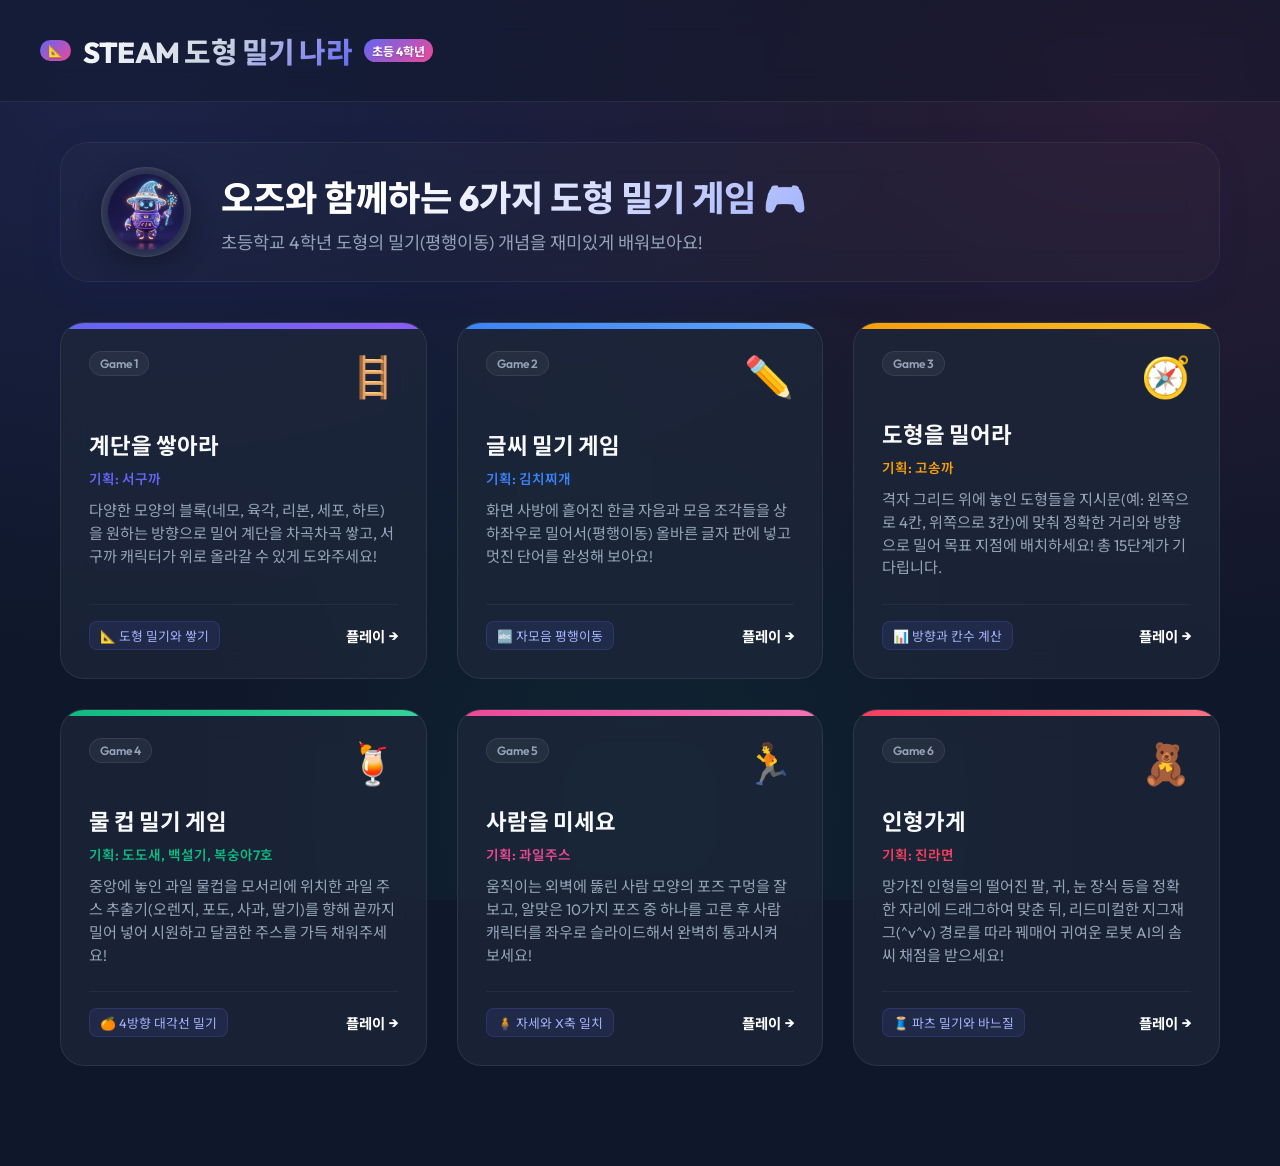
==== index.html @ c194cca9 "first commit - STEAM Math Push premium refactored edition" ====
<!DOCTYPE html>
<html lang="ko">
<head>
    <meta charset="UTF-8">
    <meta name="viewport" content="width=device-width, initial-scale=1.0">
    <title>STEAM 도형 밀기 나라 - 초등 4학년 수학 놀이터</title>
    <meta name="description" content="초등학교 4학년 학생들이 직접 기획하고 디자인한 6가지 도형 밀기 수학 게임을 플레이해 보세요!">
    
    <!-- Favicon -->
    <link rel="icon" type="image/png" href="favicon.png">
    
    <!-- CSS Stylesheet -->
    <link rel="stylesheet" href="style.css">
</head>
<body>

    <!-- Header / Navigation -->
    <header>
        <div class="header-container">
            <div class="brand" id="brand-logo">
                <span class="brand-icon">📐</span>
                <h1>STEAM 도형 밀기 나라</h1>
                <span>초등 4학년</span>
            </div>
            <button class="back-btn hidden" id="back-to-dashboard-btn">
                <span>←</span> 처음으로 돌아가기
            </button>
        </div>
    </header>

    <!-- 1. Dashboard / Home Screen -->
    <main class="dashboard" id="dashboard-view">
        <div class="dashboard-header-banner">
            <div class="mascot-container">
                <img src="oz.png" alt="오즈" class="oz-mascot-img">
            </div>
            <div class="dashboard-title">
                <h2>오즈와 함께하는 6가지 도형 밀기 게임 🎮</h2>
                <p>초등학교 4학년 도형의 밀기(평행이동) 개념을 재미있게 배워보아요!</p>
            </div>
        </div>

        <div class="grid-container">
            <!-- Game 1 Card -->
            <div class="game-card" data-game="1" style="--card-color-1: #6366f1; --card-color-2: #8b5cf6; --card-glow: rgba(99, 102, 241, 0.35);">
                <div class="game-header">
                    <span class="game-badge">Game 1</span>
                    <span class="game-icon">🪜</span>
                </div>
                <div>
                    <h3>계단을 쌓아라</h3>
                    <p class="game-student">기획: 서구까</p>
                    <p class="game-desc">다양한 모양의 블록(네모, 육각, 리본, 세포, 하트)을 원하는 방향으로 밀어 계단을 차곡차곡 쌓고, 서구까 캐릭터가 위로 올라갈 수 있게 도와주세요!</p>
                </div>
                <div class="game-footer">
                    <span class="math-concept">📐 도형 밀기와 쌓기</span>
                    <span class="play-btn-card">플레이</span>
                </div>
            </div>

            <!-- Game 2 Card -->
            <div class="game-card" data-game="2" style="--card-color-1: #3b82f6; --card-color-2: #60a5fa; --card-glow: rgba(59, 130, 246, 0.35);">
                <div class="game-header">
                    <span class="game-badge">Game 2</span>
                    <span class="game-icon">✏️</span>
                </div>
                <div>
                    <h3>글씨 밀기 게임</h3>
                    <p class="game-student">기획: 김치찌개</p>
                    <p class="game-desc">화면 사방에 흩어진 한글 자음과 모음 조각들을 상하좌우로 밀어서(평행이동) 올바른 글자 판에 넣고 멋진 단어를 완성해 보아요!</p>
                </div>
                <div class="game-footer">
                    <span class="math-concept">🔤 자모음 평행이동</span>
                    <span class="play-btn-card">플레이</span>
                </div>
            </div>

            <!-- Game 3 Card -->
            <div class="game-card" data-game="3" style="--card-color-1: #f59e0b; --card-color-2: #fbbf24; --card-glow: rgba(245, 158, 11, 0.35);">
                <div class="game-header">
                    <span class="game-badge">Game 3</span>
                    <span class="game-icon">🧭</span>
                </div>
                <div>
                    <h3>도형을 밀어라</h3>
                    <p class="game-student">기획: 고송까</p>
                    <p class="game-desc">격자 그리드 위에 놓인 도형들을 지시문(예: 왼쪽으로 4칸, 위쪽으로 3칸)에 맞춰 정확한 거리와 방향으로 밀어 목표 지점에 배치하세요! 총 15단계가 기다립니다.</p>
                </div>
                <div class="game-footer">
                    <span class="math-concept">📊 방향과 칸수 계산</span>
                    <span class="play-btn-card">플레이</span>
                </div>
            </div>

            <!-- Game 4 Card -->
            <div class="game-card" data-game="4" style="--card-color-1: #10b981; --card-color-2: #34d399; --card-glow: rgba(16, 185, 129, 0.35);">
                <div class="game-header">
                    <span class="game-badge">Game 4</span>
                    <span class="game-icon">🍹</span>
                </div>
                <div>
                    <h3>물 컵 밀기 게임</h3>
                    <p class="game-student">기획: 도도새, 백설기, 복숭아7호</p>
                    <p class="game-desc">중앙에 놓인 과일 물컵을 모서리에 위치한 과일 주스 추출기(오렌지, 포도, 사과, 딸기)를 향해 끝까지 밀어 넣어 시원하고 달콤한 주스를 가득 채워주세요!</p>
                </div>
                <div class="game-footer">
                    <span class="math-concept">🍊 4방향 대각선 밀기</span>
                    <span class="play-btn-card">플레이</span>
                </div>
            </div>

            <!-- Game 5 Card -->
            <div class="game-card" data-game="5" style="--card-color-1: #ec4899; --card-color-2: #f472b6; --card-glow: rgba(236, 72, 153, 0.35);">
                <div class="game-header">
                    <span class="game-badge">Game 5</span>
                    <span class="game-icon">🏃</span>
                </div>
                <div>
                    <h3>사람을 미세요</h3>
                    <p class="game-student">기획: 과일주스</p>
                    <p class="game-desc">움직이는 외벽에 뚫린 사람 모양의 포즈 구멍을 잘 보고, 알맞은 10가지 포즈 중 하나를 고른 후 사람 캐릭터를 좌우로 슬라이드해서 완벽히 통과시켜 보세요!</p>
                </div>
                <div class="game-footer">
                    <span class="math-concept">🧍 자세와 X축 일치</span>
                    <span class="play-btn-card">플레이</span>
                </div>
            </div>

            <!-- Game 6 Card -->
            <div class="game-card" data-game="6" style="--card-color-1: #f43f5e; --card-color-2: #fb7185; --card-glow: rgba(244, 63, 94, 0.35);">
                <div class="game-header">
                    <span class="game-badge">Game 6</span>
                    <span class="game-icon">🧸</span>
                </div>
                <div>
                    <h3>인형가게</h3>
                    <p class="game-student">기획: 진라면</p>
                    <p class="game-desc">망가진 인형들의 떨어진 팔, 귀, 눈 장식 등을 정확한 자리에 드래그하여 맞춘 뒤, 리드미컬한 지그재그(^v^v) 경로를 따라 꿰매어 귀여운 로봇 AI의 솜씨 채점을 받으세요!</p>
                </div>
                <div class="game-footer">
                    <span class="math-concept">🧵 파츠 밀기와 바느질</span>
                    <span class="play-btn-card">플레이</span>
                </div>
            </div>
        </div>
    </main>

    <!-- 2. Main Game View / Playground -->
    <section class="playground hidden" id="playground-view">
        <div class="game-wrapper">
            <!-- Game Top Header Info -->
            <div class="game-info-bar">
                <div class="game-info-title">
                    <h2 id="active-game-title">계단을 쌓아라</h2>
                    <div class="game-info-subtitle">
                        <span>기획자: <strong id="active-game-student" class="info-badge">서구까</strong></span>
                        <span>개념: <strong id="active-game-concept" class="info-badge">도형 밀기와 쌓기</strong></span>
                    </div>
                </div>
                <div class="game-action-buttons">
                    <button class="sound-toggle-btn" id="sound-toggle-btn" title="소리 켜기/끄기">🔊</button>
                    <button class="action-btn accent" id="view-original-sheet-btn">📋 원래 기획서 보기</button>
                </div>
            </div>

            <!-- Game Play Area Grid -->
            <div class="game-play-area">
                
                <!-- Game Play Area Left (Game Board) -->
                <div class="game-board-container" id="game-board-container">
                    
                    <!-- Shared Game Win/Lose Overlay -->
                    <div class="overlay-screen" id="game-overlay-screen">
                        <div class="overlay-card">
                            <h2 class="overlay-title win" id="overlay-title">참 잘했어요!</h2>
                            <p class="overlay-desc" id="overlay-desc">모든 미션을 완수했습니다. 역시 대단해요!</p>
                            <button class="overlay-btn" id="overlay-action-btn">다음 단계</button>
                        </div>
                    </div>

                    <!-- GAME 1 SCREEN (Stairs) -->
                    <div id="game-1-screen" class="game-screen hidden" style="width:100%; height:100%;">
                        <canvas id="stairs-canvas" class="stairs-canvas" width="600" height="500"></canvas>
                    </div>

                    <!-- GAME 2 SCREEN (Letters Slider) -->
                    <div id="game-2-screen" class="game-screen hidden" style="width:100%; height:100%;">
                        <div class="letters-grid-container">
                            <div class="letters-workspace" id="letters-workspace">
                                <!-- Dynamic letter tiles go here -->
                            </div>
                            <div class="letter-targets-wrapper" id="letter-targets-wrapper">
                                <!-- Dynamic target slots go here -->
                            </div>
                        </div>
                    </div>

                    <!-- GAME 3 SCREEN (Math Push Grid) -->
                    <div id="game-3-screen" class="game-screen hidden" style="width:100%; height:100%; display:flex; justify-content:center; align-items:center;">
                        <div class="grid-playfield" id="grid-playfield">
                            <!-- 10x10 Grid cells dynamically built -->
                        </div>
                    </div>

                    <!-- GAME 4 SCREEN (Fruit Cup Dispenser) -->
                    <div id="game-4-screen" class="game-screen hidden" style="width:100%; height:100%;">
                        <div class="cup-arena" id="cup-arena">
                            <!-- 4 Corner Dispensers -->
                            <div class="dispenser top-left" data-fruit="orange" style="color: #f97316;">
                                <span style="font-size:2rem; margin-bottom:4px;">🍊</span>
                                <span>오렌지 주스</span>
                            </div>
                            <div class="dispenser top-right" data-fruit="grape" style="color: #8b5cf6;">
                                <span style="font-size:2rem; margin-bottom:4px;">🍇</span>
                                <span>포도 주스</span>
                            </div>
                            <div class="dispenser bottom-left" data-fruit="apple" style="color: #10b981;">
                                <span style="font-size:2rem; margin-bottom:4px;">🍏</span>
                                <span>사과 주스</span>
                            </div>
                            <div class="dispenser bottom-right" data-fruit="strawberry" style="color: #f43f5e;">
                                <span style="font-size:2rem; margin-bottom:4px;">🍓</span>
                                <span>딸기 주스</span>
                            </div>

                            <!-- Cup character in the center -->
                            <div class="cup-character" id="cup-character">
                                <div class="cup-fluid" id="cup-fluid"></div>
                                <span class="cup-icon" id="cup-icon">🥛</span>
                            </div>
                        </div>
                    </div>

                    <!-- GAME 5 SCREEN (Stickman Pose Match) -->
                    <div id="game-5-screen" class="game-screen hidden" style="width:100%; height:100%;">
                        <div class="person-scene" id="person-scene">
                            <!-- Fit Wall (Moving cutout wall) -->
                            <div class="fit-wall" id="fit-wall">
                                <div class="fit-hole" id="fit-hole">
                                    <svg class="fit-hole-svg" viewBox="0 0 100 100">
                                        <!-- Cutout stickman drawing goes here -->
                                        <circle cx="50" cy="20" r="10"/>
                                        <line x1="50" y1="30" x2="50" y2="60"/>
                                        <line x1="50" y1="40" x2="30" y2="40"/>
                                        <line x1="50" y1="40" x2="70" y2="40"/>
                                        <line x1="50" y1="60" x2="35" y2="85"/>
                                        <line x1="50" y1="60" x2="65" y2="85"/>
                                    </svg>
                                </div>
                            </div>
                            
                            <!-- Stickman character -->
                            <div class="stick-man" id="stick-man" style="left: 50%;">
                                <svg class="stick-svg" id="stick-svg" viewBox="0 0 100 100">
                                    <!-- Dynamic stickman body elements go here -->
                                    <circle cx="50" cy="20" r="10" />
                                    <path d="M 50 30 L 50 60" />
                                    <path id="stick-left-arm" d="M 50 40 L 30 40" />
                                    <path id="stick-right-arm" d="M 50 40 L 70 40" />
                                    <path id="stick-left-leg" d="M 50 60 L 35 85" />
                                    <path id="stick-right-leg" d="M 50 60 L 65 85" />
                                </svg>
                            </div>
                        </div>
                    </div>

                    <!-- GAME 6 SCREEN (Doll Repair Shop) -->
                    <div id="game-6-screen" class="game-screen hidden" style="width:100%; height:100%;">
                        <div class="doll-workshop" id="doll-workshop">
                            
                            <!-- AI TV Head Evaluator -->
                            <div class="ai-evaluator" id="ai-evaluator">
                                <svg viewBox="0 0 100 100">
                                    <!-- TV Head outline -->
                                    <rect x="15" y="25" width="70" height="55" rx="10" stroke="var(--accent)" stroke-width="6" fill="none" />
                                    <polyline points="35,25 25,10" stroke="var(--accent)" stroke-width="4" />
                                    <polyline points="65,25 75,10" stroke="var(--accent)" stroke-width="4" />
                                    <circle cx="25" cy="10" r="3" fill="var(--accent)"/>
                                    <circle cx="75" cy="10" r="3" fill="var(--accent)"/>
                                    <!-- TV Face / Expression -->
                                    <path id="ai-expression" d="M 35 55 Q 50 65 65 55" stroke="var(--accent)" stroke-width="4" fill="none" />
                                    <circle cx="35" cy="45" r="4" fill="var(--accent)"/>
                                    <circle cx="65" cy="45" r="4" fill="var(--accent)"/>
                                </svg>
                                <span style="font-size:0.75rem; font-weight:bold; color:var(--accent); margin-top:2px;" id="ai-score-label">AI 평가: -점</span>
                            </div>

                            <!-- Doll silhouette placement base -->
                            <div class="doll-body-base" id="doll-body-base">
                                <!-- Correct parts will be visible here once snapped -->
                                <div class="doll-part-placed correct" id="placed-body" style="width:100%; height:100%; background:rgba(255,255,255,0.02); pointer-events:none;"></div>
                            </div>

                            <!-- Sewing visual overlay canvas -->
                            <canvas class="sewing-line-overlay" id="sewing-line-overlay" width="600" height="500"></canvas>
                            
                            <!-- Sewing interactive nodes -->
                            <div id="sewing-nodes-container" style="position:absolute; width:100%; height:100%; top:0; left:0; pointer-events:none;">
                                <!-- Nodes dynamically generated here -->
                            </div>

                            <!-- Floating parts to drag -->
                            <div id="doll-parts-container" style="position:absolute; width:100%; height:100%; top:0; left:0; pointer-events:none;">
                                <!-- Parts dynamically created here -->
                            </div>

                        </div>
                    </div>

                </div>

                <!-- Game Play Area Right (Game Controls) -->
                <div class="game-controls-panel">
                    
                    <!-- Top section showing game goals and math concept details -->
                    <div class="control-section">
                        <h4 id="control-header-title">🎮 어떻게 하나요?</h4>
                        <p class="control-desc" id="control-game-instructions">계단 블록이 나오면 스페이스바를 누르거나 화면을 클릭하여 떨어뜨리세요! 멋진 계단을 완성해봅시다.</p>
                        
                        <!-- Mini state details (like Level: 1/5, Score, Stage 1/15) -->
                        <div id="game-status-board" style="background: rgba(255,255,255,0.03); border:1px solid rgba(255,255,255,0.06); padding:16px; border-radius:16px; display:flex; flex-direction:column; gap:10px;">
                            <div style="display:flex; justify-content:space-between; font-size:0.95rem;">
                                <span style="color:var(--text-muted);" id="status-label-1">레벨</span>
                                <span style="font-weight:bold; color:var(--primary);" id="status-val-1">1 / 5</span>
                            </div>
                            <div style="display:flex; justify-content:space-between; font-size:0.95rem;" id="status-row-2">
                                <span style="color:var(--text-muted);" id="status-label-2">블록 상태</span>
                                <span style="font-weight:bold; color:var(--accent);" id="status-val-2">네모 블록</span>
                            </div>
                        </div>
                    </div>

                    <!-- Bottom section containing interactive control buttons -->
                    <div class="control-section" id="interactive-controls-container">
                        <!-- Controls will be populated dynamically by JS depending on the active game -->
                    </div>

                </div>
            </div>
        </div>
    </section>

    <!-- 3. Original Worksheet Gallery Modal Overlay -->
    <div class="modal-overlay" id="worksheet-modal">
        <div class="modal-container">
            <div class="modal-header">
                <h3 id="modal-game-title">계단을 쌓아라 - 원래 기획서</h3>
                <button class="close-modal-btn" id="close-modal-btn">&times;</button>
            </div>
            <div class="modal-body">
                <!-- Thumbnail carousel of pages -->
                <div class="sheet-images-container" id="modal-thumbnails">
                    <!-- Dynamic thumbs (Page 1, 2, 3, 4) will go here -->
                </div>
                
                <!-- Main selected page viewer -->
                <div class="sheet-viewer-main">
                    <img id="modal-main-image" src="" alt="기획서 원본 이미지">
                </div>

                <!-- Rules & Math explanation -->
                <div class="sheet-rules-box">
                    <h4>💡 학생이 기획한 게임의 규칙과 수학!</h4>
                    <p id="modal-rules-description">서구까 학생이 기획한 원본 기획서 내용입니다.</p>
                </div>
            </div>
        </div>
    </div>

    <!-- Web App Main JS Core Logic -->
    <script src="app.js"></script>
</body>
</html>
---- style.css ----
@import url('https://fonts.googleapis.com/css2?family=Outfit:wght@300;400;500;600;700;800&family=Noto+Sans+KR:wght@300;400;500;700;900&display=swap');

:root {
    --bg-dark: #0f172a;
    --bg-card: rgba(30, 41, 59, 0.7);
    --border-color: rgba(255, 255, 255, 0.08);
    --border-hover: rgba(255, 255, 255, 0.2);
    
    /* Harmonious Vibrant Colors */
    --primary: #6366f1;       /* Indigo */
    --primary-glow: rgba(99, 102, 241, 0.35);
    --secondary: #ec4899;     /* Pink */
    --secondary-glow: rgba(236, 72, 153, 0.35);
    --accent: #f59e0b;        /* Amber */
    --accent-glow: rgba(245, 158, 11, 0.35);
    
    --success: #10b981;       /* Emerald */
    --success-glow: rgba(16, 185, 129, 0.35);
    --danger: #ef4444;        /* Red */
    --danger-glow: rgba(239, 68, 68, 0.35);
    
    --text-main: #f8fafc;
    --text-muted: #94a3b8;
    
    --font-primary: 'Outfit', 'Noto Sans KR', sans-serif;
    --transition-smooth: all 0.3s cubic-bezier(0.4, 0, 0.2, 1);
    --glass-blur: blur(16px);
}

* {
    box-sizing: border-box;
    margin: 0;
    padding: 0;
}

body {
    background-color: var(--bg-dark);
    background-image: 
        radial-gradient(at 10% 10%, rgba(99, 102, 241, 0.15) 0px, transparent 50%),
        radial-gradient(at 90% 10%, rgba(236, 72, 153, 0.12) 0px, transparent 50%),
        radial-gradient(at 50% 90%, rgba(16, 185, 129, 0.08) 0px, transparent 50%);
    background-attachment: fixed;
    color: var(--text-main);
    font-family: var(--font-primary);
    min-height: 100vh;
    overflow-x: hidden;
}

/* Scrollbar Customization */
::-webkit-scrollbar {
    width: 8px;
    height: 8px;
}
::-webkit-scrollbar-track {
    background: var(--bg-dark);
}
::-webkit-scrollbar-thumb {
    background: rgba(255, 255, 255, 0.1);
    border-radius: 4px;
}
::-webkit-scrollbar-thumb:hover {
    background: var(--primary);
}

/* Header & Brand */
header {
    padding: 30px 20px;
    text-align: center;
    border-bottom: 1px solid var(--border-color);
    background: rgba(15, 23, 42, 0.4);
    backdrop-filter: var(--glass-blur);
    position: sticky;
    top: 0;
    z-index: 100;
}

.header-container {
    max-width: 1200px;
    margin: 0 auto;
    display: flex;
    justify-content: space-between;
    align-items: center;
}

.brand {
    display: flex;
    align-items: center;
    gap: 12px;
    cursor: pointer;
}

.brand-icon {
    font-size: 2rem;
    animation: float 3s ease-in-out infinite;
}

.brand h1 {
    font-size: 1.8rem;
    font-weight: 800;
    background: linear-gradient(135deg, #fff 0%, #cbd5e1 50%, var(--primary) 100%);
    -webkit-background-clip: text;
    -webkit-text-fill-color: transparent;
    letter-spacing: -0.5px;
}

.brand span {
    font-size: 0.75rem;
    padding: 3px 8px;
    border-radius: 99px;
    background: linear-gradient(135deg, var(--primary), var(--secondary));
    color: white;
    font-weight: bold;
    text-shadow: 0 1px 2px rgba(0,0,0,0.2);
}

.back-btn {
    background: rgba(255, 255, 255, 0.05);
    border: 1px solid var(--border-color);
    color: var(--text-main);
    padding: 10px 20px;
    border-radius: 12px;
    cursor: pointer;
    font-weight: 600;
    display: flex;
    align-items: center;
    gap: 8px;
    transition: var(--transition-smooth);
}

.back-btn:hover {
    background: rgba(255, 255, 255, 0.1);
    border-color: var(--border-hover);
    transform: translateX(-3px);
}

.hidden {
    display: none !important;
}

/* Dashboard Grid */
.dashboard {
    max-width: 1200px;
    margin: 40px auto;
    padding: 0 20px 60px;
}

.dashboard-header-banner {
    display: flex;
    flex-direction: column;
    align-items: center;
    justify-content: center;
    margin-bottom: 40px;
    gap: 15px;
    background: rgba(255, 255, 255, 0.02);
    border: 1px solid rgba(255, 255, 255, 0.05);
    border-radius: 28px;
    padding: 24px;
    backdrop-filter: var(--glass-blur);
    box-shadow: 0 8px 32px 0 rgba(31, 38, 135, 0.1);
}

@media (min-width: 768px) {
    .dashboard-header-banner {
        flex-direction: row;
        gap: 30px;
        text-align: left;
        justify-content: flex-start;
        padding: 24px 40px;
    }
    .dashboard-header-banner .dashboard-title {
        text-align: left;
        margin-bottom: 0;
    }
}

.mascot-container {
    width: 90px;
    height: 90px;
    border-radius: 50%;
    background: rgba(255, 255, 255, 0.05);
    border: 1px solid rgba(255, 255, 255, 0.1);
    padding: 6px;
    box-shadow: 0 8px 24px rgba(0, 0, 0, 0.3), inset 0 0 10px rgba(255, 255, 255, 0.1);
    display: flex;
    align-items: center;
    justify-content: center;
    animation: mascot-float 4s ease-in-out infinite;
    flex-shrink: 0;
}

.oz-mascot-img {
    width: 100%;
    height: 100%;
    object-fit: cover;
    border-radius: 50%;
}

@keyframes mascot-float {
    0%, 100% { transform: translateY(0); }
    50% { transform: translateY(-8px); }
}

.dashboard-title {
    text-align: center;
    margin-bottom: 0;
}

.dashboard-title h2 {
    font-size: 2.2rem;
    font-weight: 800;
    margin-bottom: 8px;
    background: linear-gradient(135deg, #fff 30%, #a5b4fc 100%);
    -webkit-background-clip: text;
    -webkit-text-fill-color: transparent;
}

.dashboard-title p {
    color: var(--text-muted);
    font-size: 1.1rem;
}

.grid-container {
    display: grid;
    grid-template-columns: repeat(auto-fit, minmax(340px, 1fr));
    gap: 30px;
}

/* Game Cards */
.game-card {
    background: var(--bg-card);
    border: 1px solid var(--border-color);
    border-radius: 24px;
    padding: 28px;
    backdrop-filter: var(--glass-blur);
    cursor: pointer;
    transition: var(--transition-smooth);
    position: relative;
    overflow: hidden;
    display: flex;
    flex-direction: column;
    justify-content: space-between;
}

.game-card::before {
    content: '';
    position: absolute;
    top: 0;
    left: 0;
    right: 0;
    height: 6px;
    background: linear-gradient(90deg, var(--card-color-1, var(--primary)), var(--card-color-2, var(--secondary)));
}

.game-card:hover {
    transform: translateY(-8px);
    border-color: var(--border-hover);
    box-shadow: 0 20px 40px rgba(0, 0, 0, 0.4), 0 0 30px var(--card-glow, var(--primary-glow));
}

.game-header {
    display: flex;
    justify-content: space-between;
    align-items: flex-start;
    margin-bottom: 16px;
}

.game-badge {
    background: rgba(255, 255, 255, 0.05);
    border: 1px solid var(--border-color);
    padding: 4px 10px;
    border-radius: 99px;
    font-size: 0.75rem;
    font-weight: 600;
    color: var(--text-muted);
}

.game-icon {
    font-size: 2.5rem;
    transition: transform 0.3s ease;
}

.game-card:hover .game-icon {
    transform: scale(1.15) rotate(5deg);
}

.game-card h3 {
    font-size: 1.4rem;
    font-weight: 700;
    margin-bottom: 8px;
    color: var(--text-main);
}

.game-student {
    font-size: 0.85rem;
    color: var(--card-color-1, var(--primary));
    font-weight: 600;
    margin-bottom: 12px;
}

.game-desc {
    font-size: 0.95rem;
    color: var(--text-muted);
    line-height: 1.5;
    margin-bottom: 24px;
}

.game-footer {
    display: flex;
    justify-content: space-between;
    align-items: center;
    border-top: 1px solid rgba(255, 255, 255, 0.05);
    padding-top: 16px;
}

.math-concept {
    display: flex;
    align-items: center;
    gap: 6px;
    font-size: 0.8rem;
    background: rgba(99, 102, 241, 0.1);
    color: #a5b4fc;
    padding: 4px 10px;
    border-radius: 8px;
    border: 1px solid rgba(99, 102, 241, 0.2);
}

.play-btn-card {
    color: white;
    font-weight: bold;
    font-size: 0.9rem;
    display: flex;
    align-items: center;
    gap: 4px;
}

.play-btn-card::after {
    content: '→';
    transition: transform 0.2s ease;
}

.game-card:hover .play-btn-card::after {
    transform: translateX(4px);
}

/* Main Playground Container */
.playground {
    max-width: 1200px;
    margin: 30px auto;
    padding: 0 20px 60px;
}

.game-wrapper {
    background: var(--bg-card);
    border: 1px solid var(--border-color);
    border-radius: 32px;
    padding: 30px;
    backdrop-filter: var(--glass-blur);
    box-shadow: 0 20px 50px rgba(0,0,0,0.5);
    display: flex;
    flex-direction: column;
    gap: 24px;
}

.game-info-bar {
    display: flex;
    justify-content: space-between;
    align-items: center;
    border-bottom: 1px solid var(--border-color);
    padding-bottom: 20px;
}

.game-info-title h2 {
    font-size: 1.8rem;
    font-weight: 800;
    margin-bottom: 4px;
}

.game-info-subtitle {
    color: var(--text-muted);
    font-size: 0.9rem;
    display: flex;
    gap: 12px;
}

.info-badge {
    color: var(--primary);
    font-weight: bold;
}

.game-action-buttons {
    display: flex;
    gap: 12px;
}

.action-btn {
    background: rgba(255, 255, 255, 0.05);
    border: 1px solid var(--border-color);
    color: var(--text-main);
    padding: 10px 18px;
    border-radius: 12px;
    cursor: pointer;
    font-weight: 600;
    font-size: 0.9rem;
    display: flex;
    align-items: center;
    gap: 8px;
    transition: var(--transition-smooth);
}

.action-btn:hover {
    background: rgba(255, 255, 255, 0.1);
    border-color: var(--border-hover);
}

.action-btn.accent {
    background: linear-gradient(135deg, var(--primary), var(--secondary));
    border: none;
    box-shadow: 0 4px 15px var(--primary-glow);
}

.action-btn.accent:hover {
    transform: translateY(-2px);
    box-shadow: 0 6px 20px var(--primary-glow);
}

/* Original Sheet Modal */
.modal-overlay {
    position: fixed;
    top: 0;
    left: 0;
    right: 0;
    bottom: 0;
    background: rgba(15, 23, 42, 0.85);
    backdrop-filter: blur(12px);
    z-index: 1000;
    display: flex;
    justify-content: center;
    align-items: center;
    opacity: 0;
    pointer-events: none;
    transition: opacity 0.3s ease;
}

.modal-overlay.active {
    opacity: 1;
    pointer-events: all;
}

.modal-container {
    background: #1e293b;
    border: 1px solid rgba(255, 255, 255, 0.1);
    border-radius: 28px;
    width: 90%;
    max-width: 900px;
    max-height: 90vh;
    display: flex;
    flex-direction: column;
    overflow: hidden;
    transform: scale(0.9);
    transition: transform 0.3s cubic-bezier(0.34, 1.56, 0.64, 1);
    box-shadow: 0 25px 60px rgba(0,0,0,0.8);
}

.modal-overlay.active .modal-container {
    transform: scale(1);
}

.modal-header {
    padding: 20px 28px;
    border-bottom: 1px solid rgba(255, 255, 255, 0.1);
    display: flex;
    justify-content: space-between;
    align-items: center;
}

.modal-header h3 {
    font-size: 1.4rem;
    font-weight: 800;
}

.close-modal-btn {
    background: transparent;
    border: none;
    color: var(--text-muted);
    font-size: 1.5rem;
    cursor: pointer;
    transition: var(--transition-smooth);
}

.close-modal-btn:hover {
    color: white;
    transform: rotate(90deg);
}

.modal-body {
    padding: 24px 28px;
    overflow-y: auto;
    display: flex;
    flex-direction: column;
    gap: 20px;
}

.sheet-images-container {
    display: grid;
    grid-template-columns: repeat(auto-fit, minmax(180px, 1fr));
    gap: 15px;
    margin-bottom: 10px;
}

.sheet-image-wrapper {
    border: 1px solid rgba(255, 255, 255, 0.1);
    border-radius: 12px;
    overflow: hidden;
    cursor: pointer;
    transition: var(--transition-smooth);
    background: #0f172a;
    aspect-ratio: 4/3;
    display: flex;
    align-items: center;
    justify-content: center;
}

.sheet-image-wrapper:hover, .sheet-image-wrapper.active {
    border-color: var(--primary);
    box-shadow: 0 0 15px var(--primary-glow);
    transform: translateY(-2px);
}

.sheet-image-wrapper img {
    width: 100%;
    height: 100%;
    object-fit: cover;
}

.sheet-viewer-main {
    border: 1px solid rgba(255, 255, 255, 0.1);
    border-radius: 16px;
    overflow: hidden;
    background: #0f172a;
    display: flex;
    justify-content: center;
    align-items: center;
    position: relative;
    max-height: 400px;
}

.sheet-viewer-main img {
    max-width: 100%;
    max-height: 400px;
    object-fit: contain;
}

.sheet-rules-box {
    background: rgba(255, 255, 255, 0.03);
    border: 1px solid rgba(255, 255, 255, 0.05);
    border-radius: 16px;
    padding: 20px;
}

.sheet-rules-box h4 {
    color: var(--primary);
    font-size: 1.1rem;
    margin-bottom: 10px;
    font-weight: 700;
}

.sheet-rules-box p {
    color: var(--text-muted);
    font-size: 0.95rem;
    line-height: 1.6;
}

/* General Layouts for Games */
.game-play-area {
    display: flex;
    gap: 30px;
    min-height: 520px;
}

.game-board-container {
    flex: 1.6;
    background: rgba(15, 23, 42, 0.5);
    border: 1px solid rgba(255, 255, 255, 0.05);
    border-radius: 24px;
    position: relative;
    overflow: hidden;
    display: flex;
    justify-content: center;
    align-items: center;
}

.game-controls-panel {
    flex: 1;
    background: rgba(255, 255, 255, 0.02);
    border: 1px solid rgba(255, 255, 255, 0.05);
    border-radius: 24px;
    padding: 24px;
    display: flex;
    flex-direction: column;
    justify-content: space-between;
    gap: 20px;
}

.control-section h4 {
    font-size: 1.1rem;
    font-weight: 700;
    margin-bottom: 12px;
    color: #cbd5e1;
    display: flex;
    align-items: center;
    gap: 8px;
}

.control-desc {
    color: var(--text-muted);
    font-size: 0.9rem;
    line-height: 1.5;
    margin-bottom: 16px;
}

/* Sound Toggle Button */
.sound-toggle-btn {
    font-size: 1.2rem;
    padding: 10px;
    border-radius: 12px;
    background: rgba(255, 255, 255, 0.05);
    border: 1px solid var(--border-color);
    color: var(--text-main);
    cursor: pointer;
    transition: var(--transition-smooth);
}
.sound-toggle-btn:hover {
    background: rgba(255, 255, 255, 0.1);
}

/* Animations */
@keyframes float {
    0%, 100% { transform: translateY(0px) rotate(0deg); }
    50% { transform: translateY(-8px) rotate(3deg); }
}

@keyframes bounce {
    0%, 100% { transform: translateY(0); }
    50% { transform: translateY(-12px); }
}

@keyframes pulse {
    0%, 100% { opacity: 0.3; }
    50% { opacity: 0.7; }
}

/* Win / Lose UI Overlays */
.overlay-screen {
    position: absolute;
    top: 0;
    left: 0;
    right: 0;
    bottom: 0;
    background: rgba(15, 23, 42, 0.9);
    display: flex;
    flex-direction: column;
    justify-content: center;
    align-items: center;
    z-index: 10;
    opacity: 0;
    pointer-events: none;
    transition: opacity 0.3s ease;
    border-radius: 24px;
}

.overlay-screen.active {
    opacity: 1;
    pointer-events: all;
}

.overlay-card {
    text-align: center;
    max-width: 400px;
    padding: 40px;
    background: #1e293b;
    border: 1px solid rgba(255, 255, 255, 0.1);
    border-radius: 24px;
    box-shadow: 0 15px 35px rgba(0,0,0,0.5);
    transform: scale(0.85);
    transition: transform 0.3s cubic-bezier(0.34, 1.56, 0.64, 1);
}

.overlay-screen.active .overlay-card {
    transform: scale(1);
}

.overlay-title {
    font-size: 3rem;
    font-weight: 800;
    margin-bottom: 12px;
    line-height: 1;
}

.overlay-title.win {
    background: linear-gradient(135deg, #10b981 0%, #34d399 100%);
    -webkit-background-clip: text;
    -webkit-text-fill-color: transparent;
    animation: bounce 2s ease-in-out infinite;
}

.overlay-title.lose {
    background: linear-gradient(135deg, #ef4444 0%, #f87171 100%);
    -webkit-background-clip: text;
    -webkit-text-fill-color: transparent;
}

.overlay-desc {
    color: var(--text-muted);
    font-size: 1.1rem;
    margin-bottom: 24px;
    line-height: 1.6;
}

.overlay-btn {
    background: linear-gradient(135deg, var(--primary), var(--secondary));
    border: none;
    color: white;
    padding: 14px 28px;
    border-radius: 14px;
    font-weight: bold;
    cursor: pointer;
    font-size: 1rem;
    box-shadow: 0 4px 15px var(--primary-glow);
    transition: var(--transition-smooth);
}

.overlay-btn:hover {
    transform: translateY(-2px);
    box-shadow: 0 6px 20px var(--primary-glow);
}

/* ==========================================================================
   GAME SPECIFIC STYLING
   ========================================================================== */

/* Game 1: Stairs */
.stairs-canvas {
    width: 100%;
    height: 100%;
    border-radius: 24px;
    background: #0f172a;
    display: block;
}

/* Game 2: Letters Pushing */
.letters-grid-container {
    width: 100%;
    height: 100%;
    display: flex;
    flex-direction: column;
    padding: 20px;
    justify-content: space-between;
}

.letters-workspace {
    flex: 1;
    position: relative;
    border: 2px dashed rgba(255, 255, 255, 0.08);
    border-radius: 16px;
    margin-bottom: 20px;
    background: rgba(0, 0, 0, 0.2);
    overflow: hidden;
}

.letter-block {
    position: absolute;
    width: 56px;
    height: 56px;
    background: linear-gradient(135deg, #3b82f6 0%, #1d4ed8 100%);
    border: 1px solid rgba(255, 255, 255, 0.2);
    border-radius: 12px;
    display: flex;
    align-items: center;
    justify-content: center;
    font-size: 1.8rem;
    font-weight: bold;
    color: white;
    cursor: grab;
    user-select: none;
    box-shadow: 0 4px 10px rgba(0,0,0,0.3);
    transition: transform 0.1s ease, border-color 0.2s;
    touch-action: none;
}

.letter-block:active {
    cursor: grabbing;
    transform: scale(1.08);
    border-color: #60a5fa;
    box-shadow: 0 8px 16px rgba(0,0,0,0.5);
    z-index: 100;
}

.letter-targets-wrapper {
    display: flex;
    justify-content: center;
    gap: 16px;
    background: rgba(255, 255, 255, 0.02);
    padding: 16px;
    border-radius: 16px;
    border: 1px solid rgba(255, 255, 255, 0.05);
}

.letter-target {
    width: 60px;
    height: 60px;
    border: 2px dashed rgba(255, 255, 255, 0.2);
    border-radius: 14px;
    background: rgba(15, 23, 42, 0.6);
    display: flex;
    align-items: center;
    justify-content: center;
    font-size: 1.8rem;
    font-weight: bold;
    color: rgba(255, 255, 255, 0.1);
    position: relative;
    transition: var(--transition-smooth);
}

.letter-target.highlight {
    border-color: var(--primary);
    background: rgba(99, 102, 241, 0.1);
}

.letter-target.filled {
    border-style: solid;
    border-color: var(--success);
    color: white;
    background: linear-gradient(135deg, #10b981 0%, #047857 100%);
}

.word-check-btn {
    background: linear-gradient(135deg, var(--success), #059669);
    border: none;
    color: white;
    font-weight: bold;
    width: 100%;
    padding: 14px;
    border-radius: 12px;
    cursor: pointer;
    font-size: 1rem;
    transition: var(--transition-smooth);
    box-shadow: 0 4px 10px var(--success-glow);
}

.word-check-btn:hover {
    transform: translateY(-2px);
    box-shadow: 0 6px 15px var(--success-glow);
}

/* Game 3: Shapes Pushing Grid */
.grid-playfield {
    display: grid;
    grid-template-columns: repeat(10, 1fr);
    grid-template-rows: repeat(10, 1fr);
    width: 90%;
    max-width: 440px;
    aspect-ratio: 1/1;
    border: 2px solid rgba(255, 255, 255, 0.1);
    border-radius: 12px;
    background: rgba(15, 23, 42, 0.7);
    position: relative;
    overflow: hidden;
}

.grid-cell {
    border-right: 1px solid rgba(255, 255, 255, 0.03);
    border-bottom: 1px solid rgba(255, 255, 255, 0.03);
}

.grid-shape {
    position: absolute;
    transition: all 0.4s cubic-bezier(0.25, 1, 0.5, 1);
    display: flex;
    align-items: center;
    justify-content: center;
    box-sizing: border-box;
}

.shape-svg-glow {
    filter: drop-shadow(0 0 10px var(--primary-glow));
    transition: var(--transition-smooth);
}

.grid-goal {
    position: absolute;
    border: 2px dashed var(--success);
    border-radius: 8px;
    background: rgba(16, 185, 129, 0.1);
    animation: pulse 2s infinite;
    display: flex;
    align-items: center;
    justify-content: center;
}

.grid-goal::after {
    content: 'Goal';
    color: var(--success);
    font-size: 0.7rem;
    font-weight: bold;
}

.push-controls-panel {
    display: grid;
    grid-template-columns: repeat(3, 1fr);
    gap: 8px;
    max-width: 240px;
    margin: 0 auto;
}

.push-control-btn {
    background: rgba(255,255,255,0.05);
    border: 1px solid var(--border-color);
    color: white;
    font-weight: bold;
    padding: 12px;
    border-radius: 12px;
    cursor: pointer;
    font-size: 1.1rem;
    transition: var(--transition-smooth);
}

.push-control-btn:hover {
    background: var(--primary);
    border-color: var(--primary);
    box-shadow: 0 0 10px var(--primary-glow);
}

.push-control-btn.empty {
    opacity: 0;
    pointer-events: none;
}

/* Game 4: Water Cup */
.cup-arena {
    width: 100%;
    height: 100%;
    position: relative;
}

.dispenser {
    position: absolute;
    width: 90px;
    height: 90px;
    border-radius: 20px;
    display: flex;
    flex-direction: column;
    align-items: center;
    justify-content: center;
    font-weight: bold;
    font-size: 0.85rem;
    border: 2px solid rgba(255, 255, 255, 0.1);
    box-shadow: 0 10px 20px rgba(0,0,0,0.3);
    transition: var(--transition-smooth);
}

.dispenser img {
    width: 40px;
    height: 40px;
    margin-bottom: 4px;
    object-fit: contain;
}

.dispenser.top-left { top: 20px; left: 20px; border-color: #f97316; background: rgba(249, 115, 22, 0.15); color: #ffedd5; }
.dispenser.top-right { top: 20px; right: 20px; border-color: #8b5cf6; background: rgba(139, 92, 246, 0.15); color: #f5f3ff; }
.dispenser.bottom-left { bottom: 20px; left: 20px; border-color: #10b981; background: rgba(16, 185, 129, 0.15); color: #ecfdf5; }
.dispenser.bottom-right { bottom: 20px; right: 20px; border-color: #f43f5e; background: rgba(244, 63, 94, 0.15); color: #fff1f2; }

.dispenser.active {
    transform: scale(1.1);
    box-shadow: 0 0 25px currentColor;
    border-color: currentColor;
}

.cup-character {
    position: absolute;
    width: 70px;
    height: 90px;
    top: calc(50% - 45px);
    left: calc(50% - 35px);
    background: rgba(255, 255, 255, 0.15);
    border: 3px solid rgba(255, 255, 255, 0.6);
    border-radius: 12px 12px 24px 24px;
    cursor: grab;
    display: flex;
    flex-direction: column;
    align-items: center;
    justify-content: center;
    box-shadow: 0 8px 20px rgba(0,0,0,0.4);
    transition: transform 0.4s cubic-bezier(0.25, 1, 0.5, 1);
    overflow: hidden;
}

.cup-character:active {
    cursor: grabbing;
    background: rgba(255, 255, 255, 0.25);
}

.cup-fluid {
    position: absolute;
    bottom: 0;
    left: 0;
    right: 0;
    height: 25%;
    background: rgba(255, 255, 255, 0.3);
    transition: height 0.6s ease, background 0.4s ease;
}

.cup-icon {
    font-size: 2.2rem;
    z-index: 2;
    animation: float 2.5s ease-in-out infinite;
}

/* Game 5: Push Person */
.person-scene {
    width: 100%;
    height: 100%;
    position: relative;
    overflow: hidden;
}

.fit-wall {
    position: absolute;
    top: 20px;
    left: 0;
    width: 100%;
    height: 80px;
    background: rgba(255, 255, 255, 0.05);
    border-top: 2px solid rgba(255,255,255,0.1);
    border-bottom: 2px solid rgba(255,255,255,0.1);
    display: flex;
    justify-content: center;
    align-items: center;
}

.fit-hole {
    position: absolute;
    height: 70px;
    width: 70px;
    border: 3px dashed var(--accent);
    border-radius: 12px;
    background: rgba(0, 0, 0, 0.6);
    display: flex;
    align-items: center;
    justify-content: center;
    box-shadow: inset 0 0 15px rgba(245, 158, 11, 0.2);
}

.fit-hole-svg {
    width: 80%;
    height: 80%;
    stroke: var(--accent);
    stroke-width: 3;
    fill: none;
}

.stick-man {
    position: absolute;
    bottom: 30px;
    width: 60px;
    height: 80px;
    transition: left 0.3s cubic-bezier(0.25, 1, 0.5, 1);
    display: flex;
    align-items: center;
    justify-content: center;
}

.stick-svg {
    width: 100%;
    height: 100%;
    stroke: var(--primary);
    stroke-width: 4;
    stroke-linecap: round;
    fill: none;
    filter: drop-shadow(0 0 8px var(--primary-glow));
}

.pose-select-bar {
    display: grid;
    grid-template-columns: repeat(5, 1fr);
    gap: 8px;
    width: 100%;
    margin-bottom: 12px;
}

.pose-btn {
    background: rgba(255, 255, 255, 0.03);
    border: 1px solid rgba(255, 255, 255, 0.08);
    border-radius: 12px;
    padding: 6px;
    cursor: pointer;
    transition: var(--transition-smooth);
    aspect-ratio: 1/1;
    display: flex;
    align-items: center;
    justify-content: center;
}

.pose-btn svg {
    width: 80%;
    height: 80%;
    stroke: var(--text-muted);
    stroke-width: 4;
    fill: none;
}

.pose-btn:hover {
    background: rgba(255, 255, 255, 0.08);
    border-color: var(--primary);
}

.pose-btn.active {
    background: rgba(99, 102, 241, 0.15);
    border-color: var(--primary);
    box-shadow: 0 0 10px var(--primary-glow);
}

.pose-btn.active svg {
    stroke: var(--primary);
}

.slide-controls {
    display: flex;
    gap: 12px;
    width: 100%;
}

.slide-btn {
    flex: 1;
    background: rgba(255, 255, 255, 0.05);
    border: 1px solid var(--border-color);
    color: white;
    font-weight: bold;
    padding: 12px;
    border-radius: 12px;
    cursor: pointer;
    display: flex;
    align-items: center;
    justify-content: center;
    gap: 8px;
    transition: var(--transition-smooth);
}

.slide-btn:hover {
    background: var(--primary);
    border-color: var(--primary);
    box-shadow: 0 4px 12px var(--primary-glow);
}

/* Game 6: Doll Shop */
.doll-workshop {
    width: 100%;
    height: 100%;
    position: relative;
    background: radial-gradient(circle, rgba(30, 41, 59, 0.6) 0%, rgba(15, 23, 42, 0.9) 100%);
}

.doll-body-base {
    position: absolute;
    width: 160px;
    height: 240px;
    top: calc(50% - 120px);
    left: calc(50% - 80px);
    border: 2px dashed rgba(255, 255, 255, 0.15);
    border-radius: 40px;
    transition: var(--transition-smooth);
    display: flex;
    align-items: center;
    justify-content: center;
}

.doll-body-base.active {
    border-color: var(--primary);
    background: rgba(99, 102, 241, 0.05);
}

.doll-part {
    position: absolute;
    cursor: grab;
    z-index: 5;
    filter: drop-shadow(0 4px 10px rgba(0,0,0,0.5));
    touch-action: none;
}

.doll-part:active {
    cursor: grabbing;
    z-index: 100;
}

.doll-part-placed {
    position: absolute;
    transition: transform 0.3s cubic-bezier(0.25, 1, 0.5, 1);
    pointer-events: none;
    opacity: 0.3;
}

.doll-part-placed.correct {
    opacity: 1;
}

.ai-evaluator {
    position: absolute;
    top: 20px;
    right: 20px;
    width: 90px;
    height: 90px;
    background: rgba(15, 23, 42, 0.8);
    border: 2px solid var(--accent);
    border-radius: 20px;
    display: flex;
    flex-direction: column;
    align-items: center;
    justify-content: center;
    box-shadow: 0 4px 15px var(--accent-glow);
    z-index: 10;
}

.ai-evaluator svg {
    width: 48px;
    height: 48px;
    fill: none;
    stroke: var(--accent);
    stroke-width: 2.5;
}

.sewing-line-overlay {
    position: absolute;
    top: 0;
    left: 0;
    width: 100%;
    height: 100%;
    pointer-events: none;
    z-index: 4;
}

.sewing-node {
    position: absolute;
    width: 18px;
    height: 18px;
    border-radius: 50%;
    background: #1e293b;
    border: 3px solid var(--accent);
    cursor: pointer;
    pointer-events: all;
    transform: translate(-50%, -50%);
    z-index: 15;
    box-shadow: 0 0 10px var(--accent-glow);
    transition: transform 0.2s, background-color 0.2s;
}

.sewing-node.active {
    background: var(--accent);
    transform: translate(-50%, -50%) scale(1.3);
    animation: bounce 1.5s infinite;
}

.sewing-node.done {
    background: var(--success);
    border-color: var(--success);
    pointer-events: none;
}

.repair-part-box {
    display: grid;
    grid-template-columns: repeat(4, 1fr);
    gap: 8px;
    background: rgba(255, 255, 255, 0.02);
    padding: 12px;
    border-radius: 16px;
    border: 1px solid rgba(255, 255, 255, 0.05);
}

.repair-part-card {
    background: rgba(15, 23, 42, 0.5);
    border: 1px solid rgba(255, 255, 255, 0.05);
    border-radius: 12px;
    aspect-ratio: 1/1;
    display: flex;
    flex-direction: column;
    align-items: center;
    justify-content: center;
    cursor: pointer;
    font-size: 0.75rem;
    color: var(--text-muted);
    transition: var(--transition-smooth);
    padding: 4px;
    text-align: center;
}

.repair-part-card:hover {
    border-color: var(--primary);
    background: rgba(99, 102, 241, 0.05);
    color: white;
}

.repair-part-card.placed {
    opacity: 0.4;
    pointer-events: none;
    border-color: var(--success);
}

/* responsive controls for tablet view */
@media (max-width: 900px) {
    .game-play-area {
        flex-direction: column;
    }
    .game-board-container {
        min-height: 400px;
    }
}
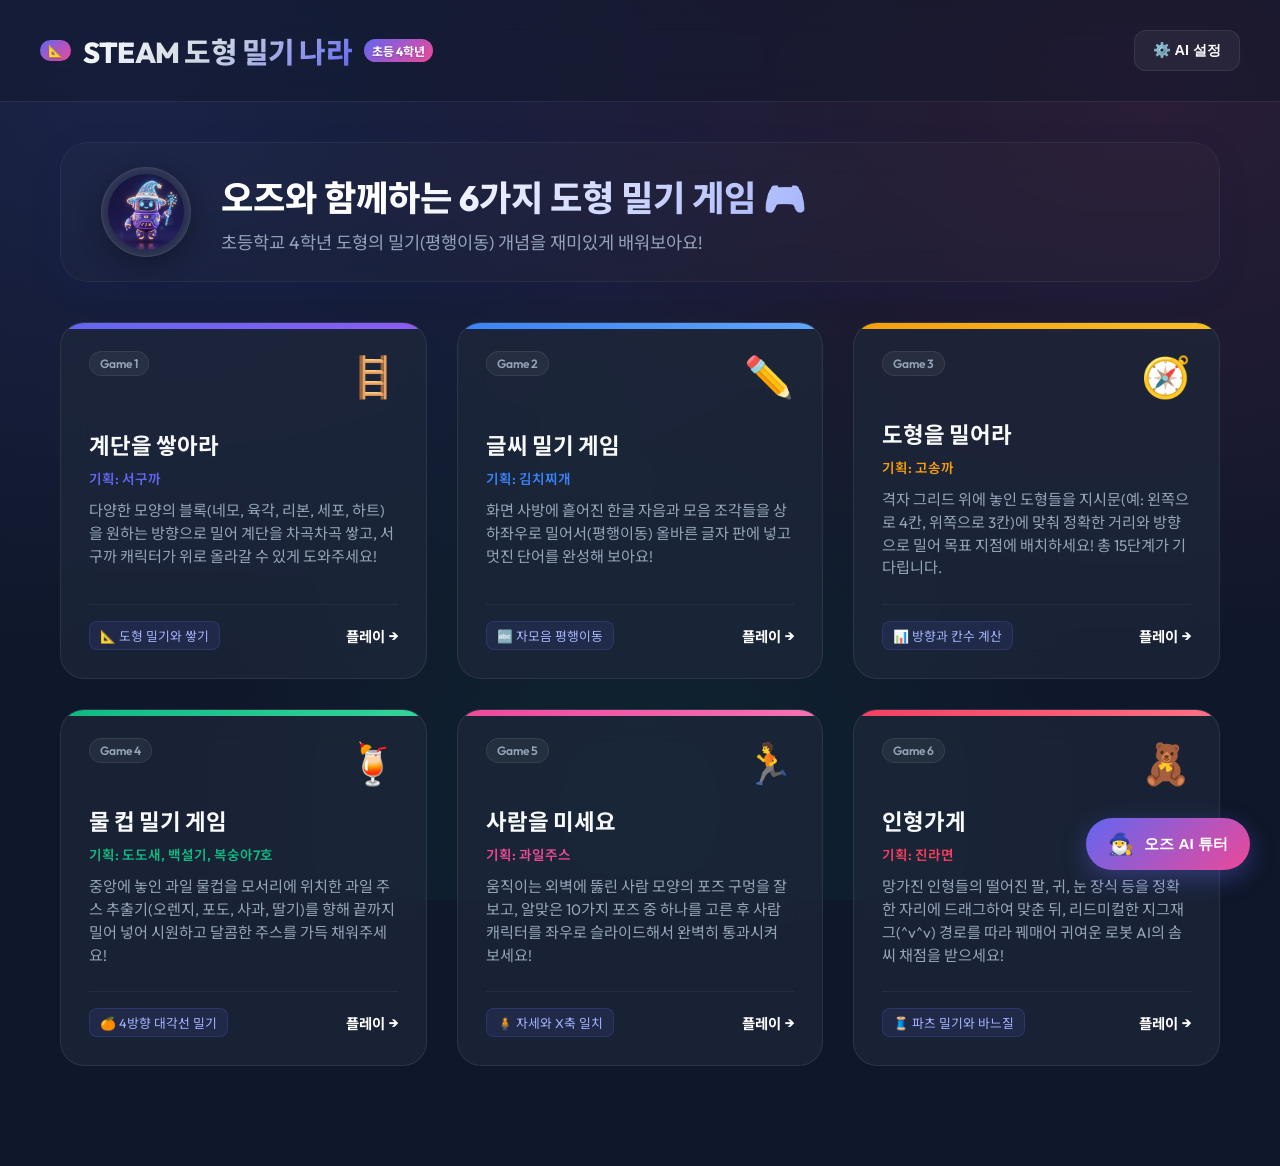
==== commit 3cb10915: "feat: complete secure client-side OpenAI API integration for Oz chatbot and Game 6 robotic diagnosti" ====
--- a/index.html
+++ b/index.html
@@ -22,9 +22,14 @@
                 <h1>STEAM 도형 밀기 나라</h1>
                 <span>초등 4학년</span>
             </div>
-            <button class="back-btn hidden" id="back-to-dashboard-btn">
-                <span>←</span> 처음으로 돌아가기
-            </button>
+            <div class="header-actions" style="display: flex; gap: 12px; align-items: center;">
+                <button class="settings-btn" id="ai-settings-btn">
+                    ⚙️ AI 설정
+                </button>
+                <button class="back-btn hidden" id="back-to-dashboard-btn">
+                    <span>←</span> 처음으로 돌아가기
+                </button>
+            </div>
         </div>
     </header>
 
@@ -367,6 +372,57 @@
         </div>
     </div>
 
+    <!-- AI Settings Modal -->
+    <div id="ai-settings-modal" class="modal-overlay">
+        <div class="modal-content glassmorphic" style="max-width:420px;">
+            <div class="modal-header">
+                <h3>⚙️ AI 수학 마법 튜터 설정</h3>
+                <button class="close-modal-btn" id="close-ai-settings-btn">&times;</button>
+            </div>
+            <div class="modal-body" style="padding:20px;">
+                <p style="font-size:0.82rem; color:var(--text-muted); margin-bottom:18px; line-height:1.45;">
+                    OpenAI API 키를 입력하면 대시보드의 마스코트 **'오즈(OZ)'**가 실시간 AI로 학생들과 대화하고, 인형가게 로봇이 정교한 3D 정렬 보고서를 출력해 줍니다.
+                    <br><span style="color:var(--accent); font-weight:bold;">*입력된 키는 브라우저 내부 저장소(localStorage)에만 기록되어 유출될 위험이 전혀 없이 안전합니다.</span>
+                </p>
+                <div style="margin-bottom:20px;">
+                    <label for="openai-api-key-input" style="display:block; font-size:0.8rem; margin-bottom:6px; color:var(--text-light); font-weight:500;">OpenAI API Key</label>
+                    <input type="password" id="openai-api-key-input" placeholder="sk-proj-..." style="width:100%; padding:11px 14px; border-radius:12px; background:rgba(0,0,0,0.3); border:1px solid rgba(255,255,255,0.1); color:#fff; font-family:monospace; font-size:0.8rem; outline:none; transition:border-color 0.3s;" />
+                </div>
+                <button class="word-check-btn" id="save-ai-settings-btn" style="background: linear-gradient(135deg, var(--primary), var(--secondary)); width:100%; font-weight:600; padding:12px;">
+                    💾 설정 저장하기
+                </button>
+            </div>
+        </div>
+    </div>
+
+    <!-- AI Chatbot Floating Widget -->
+    <div id="ai-chat-widget" class="ai-chat-widget">
+        <button id="ai-chat-toggle-btn" class="ai-chat-toggle-btn">
+            <span class="chat-icon">🧙‍♂️</span>
+            <span class="chat-text">오즈 AI 튜터</span>
+        </button>
+        <div id="ai-chat-container" class="ai-chat-container hidden">
+            <div class="ai-chat-header">
+                <div class="ai-chat-avatar">🧙‍♂️</div>
+                <div class="ai-chat-header-info">
+                    <h4>마법 튜터 오즈(OZ)</h4>
+                    <span class="pulse-indicator">●</span><span>실시간 피드백 중</span>
+                </div>
+                <button id="ai-chat-close-btn" class="ai-chat-close-btn">&times;</button>
+            </div>
+            <div id="ai-chat-messages" class="ai-chat-messages">
+                <div class="chat-message bot">
+                    <div class="message-avatar">🧙‍♂️</div>
+                    <div class="message-content">안녕! 나는 너의 수학 마법사 친구 오즈(OZ)야! 📐✨ 도형을 밀다가 막히거나 궁금한 점이 있으면 언제든 물어봐! 🔮</div>
+                </div>
+            </div>
+            <div class="ai-chat-input-area">
+                <input type="text" id="ai-chat-input" placeholder="오즈에게 질문하기..." />
+                <button id="ai-chat-send-btn">전송</button>
+            </div>
+        </div>
+    </div>
+
     <!-- Web App Main JS Core Logic -->
     <script src="app.js"></script>
 </body>
--- a/style.css
+++ b/style.css
@@ -1313,3 +1313,341 @@
         min-height: 400px;
     }
 }
+
+/* ==========================================================================
+   AI SETTINGS & CHATBOT WIDGET STYLING
+   ========================================================================== */
+
+/* Settings button in header */
+.settings-btn {
+    background: rgba(255, 255, 255, 0.05);
+    border: 1px solid var(--border-color);
+    color: var(--text-main);
+    padding: 10px 18px;
+    border-radius: 12px;
+    cursor: pointer;
+    font-weight: 600;
+    font-size: 0.9rem;
+    display: flex;
+    align-items: center;
+    gap: 8px;
+    transition: var(--transition-smooth);
+}
+
+.settings-btn:hover {
+    background: rgba(255, 255, 255, 0.1);
+    border-color: var(--border-hover);
+    transform: translateY(-1px);
+}
+
+/* Glassmorphic Modal override */
+.modal-content.glassmorphic {
+    background: rgba(30, 41, 59, 0.75);
+    backdrop-filter: blur(20px);
+    border: 1px solid rgba(255, 255, 255, 0.1);
+    border-radius: 24px;
+    box-shadow: 0 20px 50px rgba(0, 0, 0, 0.6);
+    color: var(--text-main);
+    position: relative;
+    width: 100%;
+}
+
+/* Floating AI Chat Widget */
+.ai-chat-widget {
+    position: fixed;
+    bottom: 30px;
+    right: 30px;
+    z-index: 999;
+    font-family: var(--font-primary);
+}
+
+.ai-chat-toggle-btn {
+    background: linear-gradient(135deg, var(--primary), var(--secondary));
+    border: none;
+    color: white;
+    padding: 14px 22px;
+    border-radius: 50px;
+    font-weight: 700;
+    cursor: pointer;
+    box-shadow: 0 8px 24px var(--primary-glow);
+    display: flex;
+    align-items: center;
+    gap: 10px;
+    font-size: 0.95rem;
+    transition: var(--transition-smooth);
+}
+
+.ai-chat-toggle-btn:hover {
+    transform: translateY(-4px) scale(1.03);
+    box-shadow: 0 12px 32px var(--primary-glow), 0 0 15px rgba(236, 72, 153, 0.3);
+}
+
+.ai-chat-toggle-btn .chat-icon {
+    font-size: 1.3rem;
+    animation: float 2.5s ease-in-out infinite;
+}
+
+.ai-chat-container {
+    position: absolute;
+    bottom: 75px;
+    right: 0;
+    width: 360px;
+    height: 480px;
+    background: rgba(15, 23, 42, 0.9);
+    backdrop-filter: blur(16px);
+    border: 1px solid rgba(255, 255, 255, 0.1);
+    border-radius: 20px;
+    box-shadow: 0 15px 35px rgba(0,0,0,0.5);
+    display: flex;
+    flex-direction: column;
+    overflow: hidden;
+    transition: opacity 0.3s ease, transform 0.3s cubic-bezier(0.34, 1.56, 0.64, 1);
+    transform-origin: bottom right;
+    animation: slide-up 0.3s cubic-bezier(0.34, 1.56, 0.64, 1);
+}
+
+@keyframes slide-up {
+    from {
+        opacity: 0;
+        transform: translateY(20px) scale(0.9);
+    }
+    to {
+        opacity: 1;
+        transform: translateY(0) scale(1);
+    }
+}
+
+.ai-chat-header {
+    background: linear-gradient(135deg, rgba(99, 102, 241, 0.1), rgba(236, 72, 153, 0.1));
+    border-bottom: 1px solid rgba(255, 255, 255, 0.08);
+    padding: 16px 20px;
+    display: flex;
+    align-items: center;
+    gap: 12px;
+}
+
+.ai-chat-avatar {
+    width: 38px;
+    height: 38px;
+    background: rgba(255, 255, 255, 0.08);
+    border: 1px solid rgba(255, 255, 255, 0.15);
+    border-radius: 50%;
+    display: flex;
+    align-items: center;
+    justify-content: center;
+    font-size: 1.3rem;
+    flex-shrink: 0;
+}
+
+.ai-chat-header-info {
+    flex: 1;
+}
+
+.ai-chat-header-info h4 {
+    font-size: 0.95rem;
+    font-weight: 700;
+    color: var(--text-main);
+    margin-bottom: 2px;
+}
+
+.ai-chat-header-info span {
+    font-size: 0.75rem;
+    color: var(--text-muted);
+}
+
+.pulse-indicator {
+    color: #10b981;
+    margin-right: 4px;
+    display: inline-block;
+    animation: pulse 1.8s infinite;
+}
+
+.ai-chat-close-btn {
+    background: transparent;
+    border: none;
+    color: var(--text-muted);
+    font-size: 1.4rem;
+    cursor: pointer;
+    transition: var(--transition-smooth);
+}
+
+.ai-chat-close-btn:hover {
+    color: white;
+    transform: rotate(90deg);
+}
+
+.ai-chat-messages {
+    flex: 1;
+    padding: 20px;
+    overflow-y: auto;
+    display: flex;
+    flex-direction: column;
+    gap: 16px;
+}
+
+.chat-message {
+    display: flex;
+    gap: 10px;
+    max-width: 85%;
+}
+
+.chat-message.bot {
+    align-self: flex-start;
+}
+
+.chat-message.user {
+    align-self: flex-end;
+    flex-direction: row-reverse;
+    max-width: 80%;
+}
+
+.message-avatar {
+    width: 30px;
+    height: 30px;
+    background: rgba(255, 255, 255, 0.05);
+    border: 1px solid rgba(255, 255, 255, 0.1);
+    border-radius: 50%;
+    display: flex;
+    align-items: center;
+    justify-content: center;
+    font-size: 1rem;
+    flex-shrink: 0;
+}
+
+.message-content {
+    background: rgba(255, 255, 255, 0.04);
+    border: 1px solid rgba(255, 255, 255, 0.06);
+    padding: 10px 14px;
+    border-radius: 16px;
+    font-size: 0.85rem;
+    line-height: 1.5;
+    color: var(--text-main);
+}
+
+.chat-message.bot .message-content {
+    border-top-left-radius: 4px;
+    background: rgba(99, 102, 241, 0.08);
+    border-color: rgba(99, 102, 241, 0.15);
+}
+
+.chat-message.user .message-content {
+    border-top-right-radius: 4px;
+    background: linear-gradient(135deg, var(--primary), var(--secondary));
+    border: none;
+    color: white;
+    box-shadow: 0 4px 12px var(--primary-glow);
+}
+
+/* Typing indicator dots */
+.chat-message.bot.typing .message-content {
+    display: flex;
+    align-items: center;
+    gap: 4px;
+    padding: 12px 16px;
+}
+
+.chat-message.bot.typing .dot {
+    width: 6px;
+    height: 6px;
+    background: var(--text-muted);
+    border-radius: 50%;
+    animation: dot-pulse 1.4s infinite ease-in-out;
+}
+
+.chat-message.bot.typing .dot:nth-child(2) { animation-delay: 0.2s; }
+.chat-message.bot.typing .dot:nth-child(3) { animation-delay: 0.4s; }
+
+@keyframes dot-pulse {
+    0%, 100% { transform: scale(0.8); opacity: 0.5; }
+    50% { transform: scale(1.3); opacity: 1; }
+}
+
+.ai-chat-input-area {
+    border-top: 1px solid rgba(255, 255, 255, 0.08);
+    padding: 12px 16px;
+    display: flex;
+    gap: 10px;
+    background: rgba(15, 23, 42, 0.95);
+}
+
+.ai-chat-input-area input {
+    flex: 1;
+    background: rgba(0, 0, 0, 0.3);
+    border: 1px solid rgba(255, 255, 255, 0.1);
+    padding: 10px 14px;
+    border-radius: 12px;
+    color: white;
+    font-size: 0.85rem;
+    outline: none;
+    transition: var(--transition-smooth);
+}
+
+.ai-chat-input-area input:focus {
+    border-color: var(--primary);
+    box-shadow: 0 0 8px var(--primary-glow);
+}
+
+.ai-chat-input-area button {
+    background: linear-gradient(135deg, var(--primary), var(--secondary));
+    border: none;
+    color: white;
+    padding: 0 16px;
+    border-radius: 12px;
+    font-weight: 700;
+    font-size: 0.85rem;
+    cursor: pointer;
+    transition: var(--transition-smooth);
+}
+
+.ai-chat-input-area button:hover {
+    transform: translateY(-1px);
+    box-shadow: 0 4px 10px var(--primary-glow);
+}
+
+/* AI Diagnostics panel in Game 6 overlay */
+.ai-diag-card {
+    background: rgba(15, 23, 42, 0.95);
+    border: 2px solid var(--accent);
+    border-radius: 20px;
+    padding: 20px;
+    margin-top: 16px;
+    box-shadow: 0 8px 32px var(--accent-glow);
+    text-align: left;
+    display: flex;
+    gap: 16px;
+    align-items: flex-start;
+    animation: diag-slide-up 0.4s ease;
+}
+
+@keyframes diag-slide-up {
+    from { opacity: 0; transform: translateY(15px); }
+    to { opacity: 1; transform: translateY(0); }
+}
+
+.ai-diag-robot-avatar {
+    font-size: 2.2rem;
+    background: rgba(245, 158, 11, 0.1);
+    border: 1px solid rgba(245, 158, 11, 0.25);
+    border-radius: 14px;
+    padding: 8px;
+    line-height: 1;
+    flex-shrink: 0;
+    animation: float 3s ease-in-out infinite;
+}
+
+.ai-diag-content h4 {
+    color: var(--accent);
+    font-size: 0.95rem;
+    font-weight: 800;
+    margin-bottom: 4px;
+    display: flex;
+    align-items: center;
+    gap: 6px;
+}
+
+.ai-diag-content p {
+    color: var(--text-main);
+    font-size: 0.85rem;
+    line-height: 1.5;
+}
+
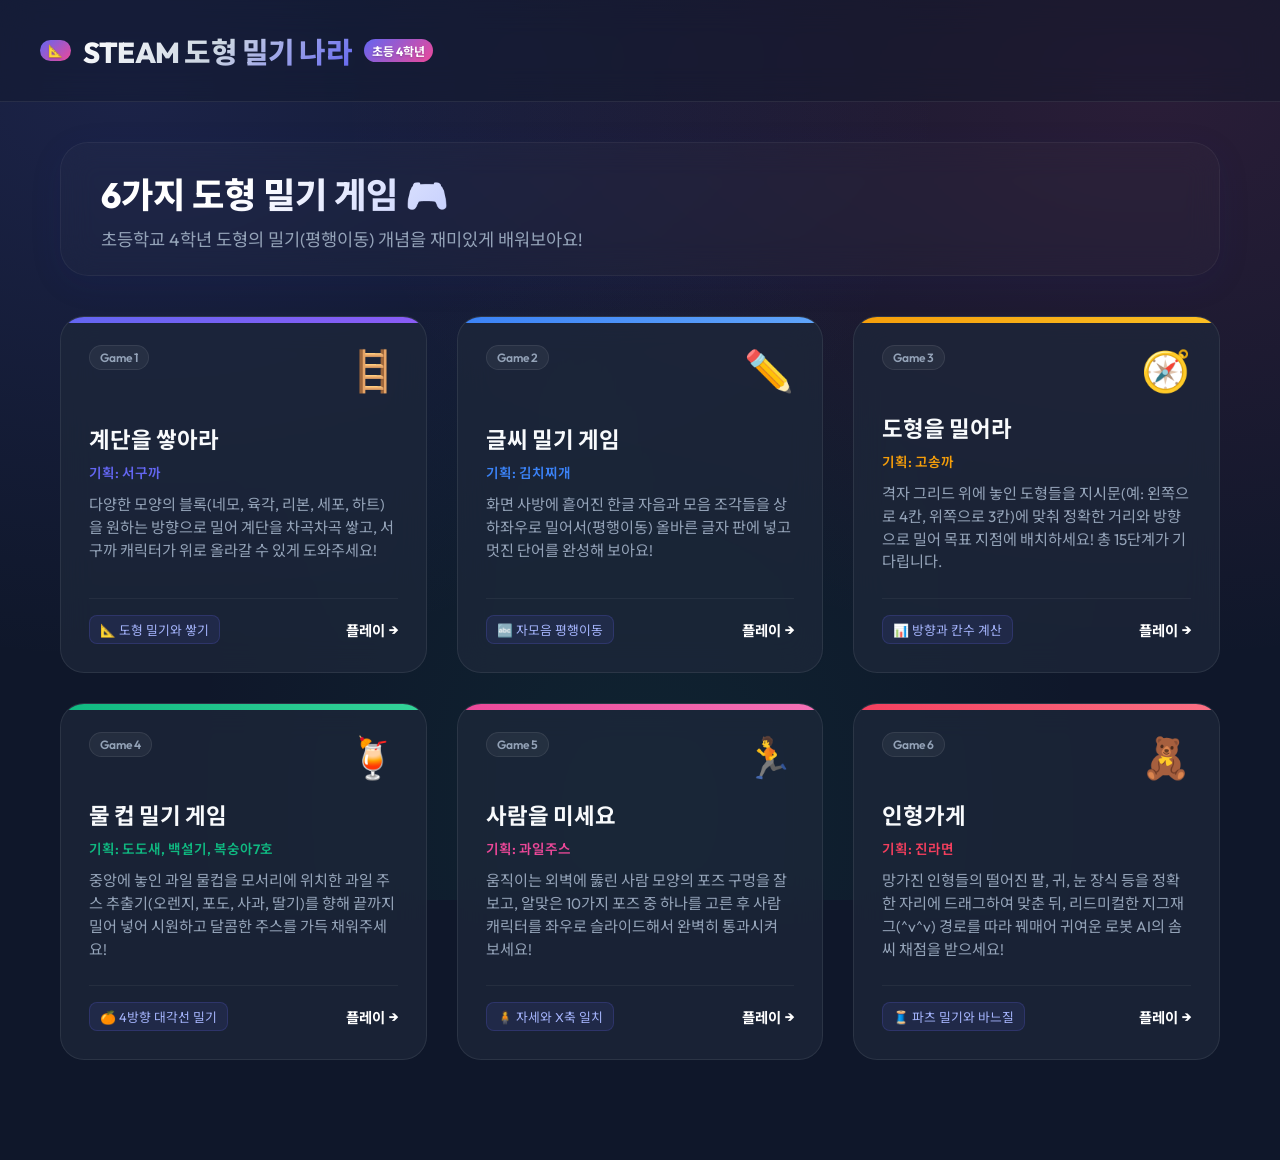
==== commit d1cf66f8: "remove: Oz AI tutor chatbot, AI settings modal, OpenAI API integration Co-Authored-By: Claude Sonnet" ====
--- a/index.html
+++ b/index.html
@@ -23,9 +23,6 @@
                 <span>초등 4학년</span>
             </div>
             <div class="header-actions" style="display: flex; gap: 12px; align-items: center;">
-                <button class="settings-btn" id="ai-settings-btn">
-                    ⚙️ AI 설정
-                </button>
                 <button class="back-btn hidden" id="back-to-dashboard-btn">
                     <span>←</span> 처음으로 돌아가기
                 </button>
@@ -36,11 +33,8 @@
     <!-- 1. Dashboard / Home Screen -->
     <main class="dashboard" id="dashboard-view">
         <div class="dashboard-header-banner">
-            <div class="mascot-container">
-                <img src="oz.png" alt="오즈" class="oz-mascot-img">
-            </div>
             <div class="dashboard-title">
-                <h2>오즈와 함께하는 6가지 도형 밀기 게임 🎮</h2>
+                <h2>6가지 도형 밀기 게임 🎮</h2>
                 <p>초등학교 4학년 도형의 밀기(평행이동) 개념을 재미있게 배워보아요!</p>
             </div>
         </div>
@@ -372,57 +366,6 @@
         </div>
     </div>
 
-    <!-- AI Settings Modal -->
-    <div id="ai-settings-modal" class="modal-overlay">
-        <div class="modal-content glassmorphic" style="max-width:420px;">
-            <div class="modal-header">
-                <h3>⚙️ AI 수학 마법 튜터 설정</h3>
-                <button class="close-modal-btn" id="close-ai-settings-btn">&times;</button>
-            </div>
-            <div class="modal-body" style="padding:20px;">
-                <p style="font-size:0.82rem; color:var(--text-muted); margin-bottom:18px; line-height:1.45;">
-                    OpenAI API 키를 입력하면 대시보드의 마스코트 **'오즈(OZ)'**가 실시간 AI로 학생들과 대화하고, 인형가게 로봇이 정교한 3D 정렬 보고서를 출력해 줍니다.
-                    <br><span style="color:var(--accent); font-weight:bold;">*입력된 키는 브라우저 내부 저장소(localStorage)에만 기록되어 유출될 위험이 전혀 없이 안전합니다.</span>
-                </p>
-                <div style="margin-bottom:20px;">
-                    <label for="openai-api-key-input" style="display:block; font-size:0.8rem; margin-bottom:6px; color:var(--text-light); font-weight:500;">OpenAI API Key</label>
-                    <input type="password" id="openai-api-key-input" placeholder="sk-proj-..." style="width:100%; padding:11px 14px; border-radius:12px; background:rgba(0,0,0,0.3); border:1px solid rgba(255,255,255,0.1); color:#fff; font-family:monospace; font-size:0.8rem; outline:none; transition:border-color 0.3s;" />
-                </div>
-                <button class="word-check-btn" id="save-ai-settings-btn" style="background: linear-gradient(135deg, var(--primary), var(--secondary)); width:100%; font-weight:600; padding:12px;">
-                    💾 설정 저장하기
-                </button>
-            </div>
-        </div>
-    </div>
-
-    <!-- AI Chatbot Floating Widget -->
-    <div id="ai-chat-widget" class="ai-chat-widget">
-        <button id="ai-chat-toggle-btn" class="ai-chat-toggle-btn">
-            <span class="chat-icon">🧙‍♂️</span>
-            <span class="chat-text">오즈 AI 튜터</span>
-        </button>
-        <div id="ai-chat-container" class="ai-chat-container hidden">
-            <div class="ai-chat-header">
-                <div class="ai-chat-avatar">🧙‍♂️</div>
-                <div class="ai-chat-header-info">
-                    <h4>마법 튜터 오즈(OZ)</h4>
-                    <span class="pulse-indicator">●</span><span>실시간 피드백 중</span>
-                </div>
-                <button id="ai-chat-close-btn" class="ai-chat-close-btn">&times;</button>
-            </div>
-            <div id="ai-chat-messages" class="ai-chat-messages">
-                <div class="chat-message bot">
-                    <div class="message-avatar">🧙‍♂️</div>
-                    <div class="message-content">안녕! 나는 너의 수학 마법사 친구 오즈(OZ)야! 📐✨ 도형을 밀다가 막히거나 궁금한 점이 있으면 언제든 물어봐! 🔮</div>
-                </div>
-            </div>
-            <div class="ai-chat-input-area">
-                <input type="text" id="ai-chat-input" placeholder="오즈에게 질문하기..." />
-                <button id="ai-chat-send-btn">전송</button>
-            </div>
-        </div>
-    </div>
-
     <!-- Web App Main JS Core Logic -->
     <script src="app.js"></script>
 </body>
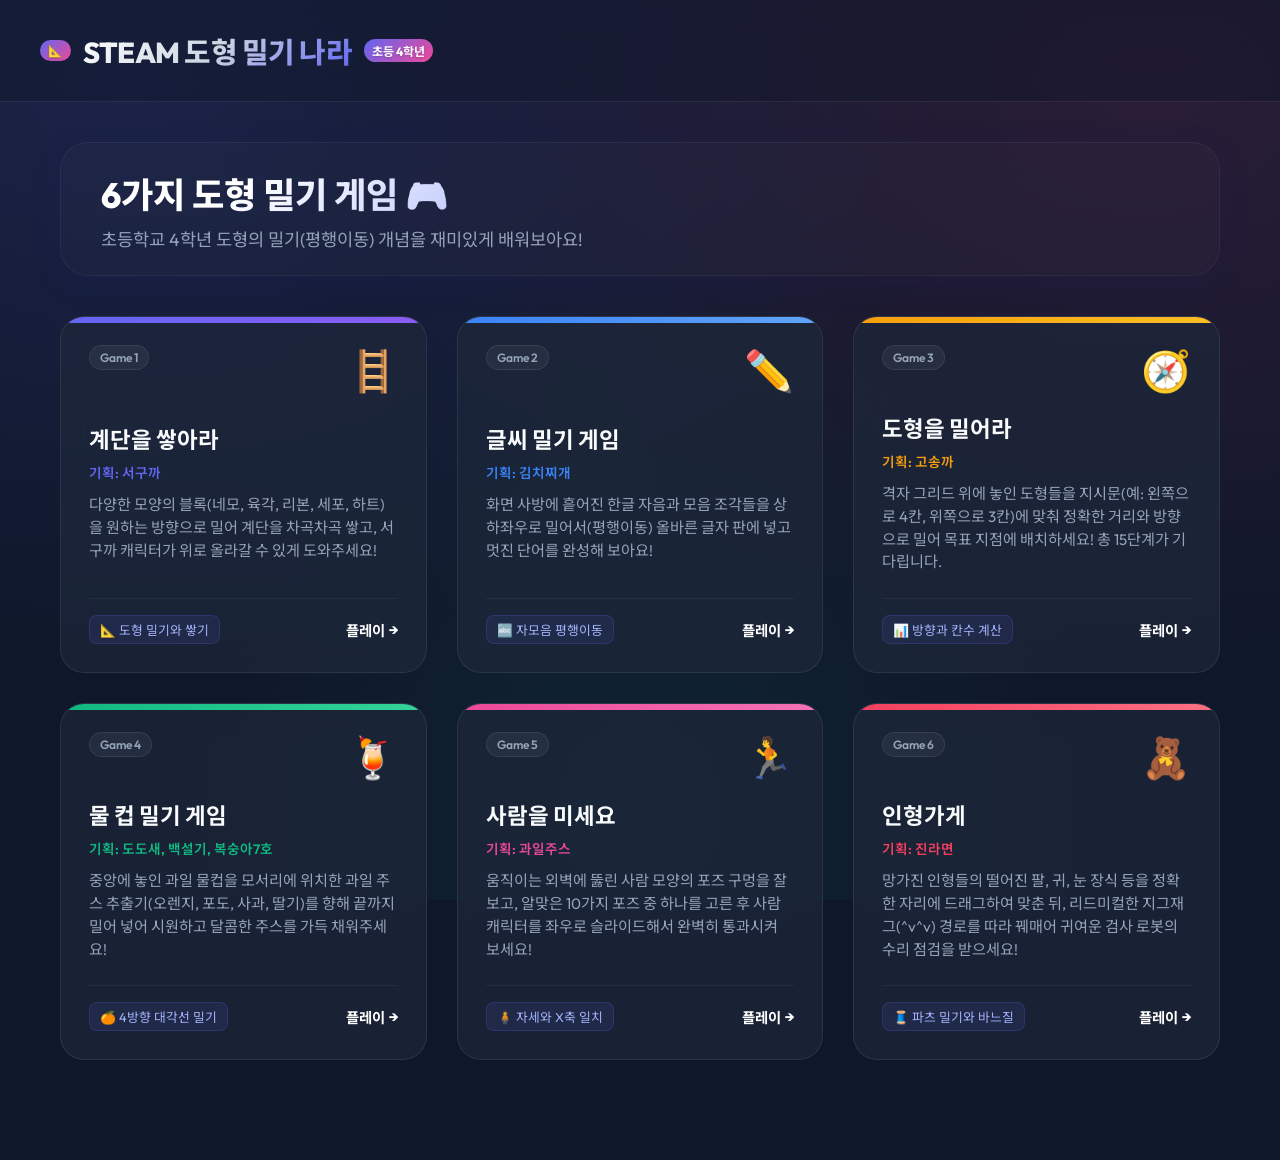
==== commit 3f209a93: "refactor(game6): improve doll repair interaction" ====
--- a/index.html
+++ b/index.html
@@ -134,7 +134,7 @@
                 <div>
                     <h3>인형가게</h3>
                     <p class="game-student">기획: 진라면</p>
-                    <p class="game-desc">망가진 인형들의 떨어진 팔, 귀, 눈 장식 등을 정확한 자리에 드래그하여 맞춘 뒤, 리드미컬한 지그재그(^v^v) 경로를 따라 꿰매어 귀여운 로봇 AI의 솜씨 채점을 받으세요!</p>
+                    <p class="game-desc">망가진 인형들의 떨어진 팔, 귀, 눈 장식 등을 정확한 자리에 드래그하여 맞춘 뒤, 리드미컬한 지그재그(^v^v) 경로를 따라 꿰매어 귀여운 검사 로봇의 수리 점검을 받으세요!</p>
                 </div>
                 <div class="game-footer">
                     <span class="math-concept">🧵 파츠 밀기와 바느질</span>
@@ -267,7 +267,7 @@
                     <div id="game-6-screen" class="game-screen hidden" style="width:100%; height:100%;">
                         <div class="doll-workshop" id="doll-workshop">
                             
-                            <!-- AI TV Head Evaluator -->
+                            <!-- TV Head Repair Inspector -->
                             <div class="ai-evaluator" id="ai-evaluator">
                                 <svg viewBox="0 0 100 100">
                                     <!-- TV Head outline -->
@@ -281,7 +281,7 @@
                                     <circle cx="35" cy="45" r="4" fill="var(--accent)"/>
                                     <circle cx="65" cy="45" r="4" fill="var(--accent)"/>
                                 </svg>
-                                <span style="font-size:0.75rem; font-weight:bold; color:var(--accent); margin-top:2px;" id="ai-score-label">AI 평가: -점</span>
+                                <span style="font-size:0.75rem; font-weight:bold; color:var(--accent); margin-top:2px;" id="ai-score-label">검사 점수: -점</span>
                             </div>
 
                             <!-- Doll silhouette placement base -->
--- a/style.css
+++ b/style.css
@@ -661,7 +661,7 @@
     flex-direction: column;
     justify-content: center;
     align-items: center;
-    z-index: 10;
+    z-index: 60;
     opacity: 0;
     pointer-events: none;
     transition: opacity 0.3s ease;
@@ -675,7 +675,7 @@
 
 .overlay-card {
     text-align: center;
-    max-width: 400px;
+    max-width: min(520px, calc(100% - 32px));
     padding: 40px;
     background: #1e293b;
     border: 1px solid rgba(255, 255, 255, 0.1);
@@ -747,62 +747,185 @@
     display: block;
 }
 
-/* Game 2: Letters Pushing */
+/* Game 2: 글씨 밀기 게임 (Sokoban Jamo Pusher) */
 .letters-grid-container {
     width: 100%;
     height: 100%;
     display: flex;
     flex-direction: column;
-    padding: 20px;
-    justify-content: space-between;
+    padding: 8px;
 }
 
 .letters-workspace {
     flex: 1;
     position: relative;
-    border: 2px dashed rgba(255, 255, 255, 0.08);
-    border-radius: 16px;
-    margin-bottom: 20px;
-    background: rgba(0, 0, 0, 0.2);
+    border-radius: 12px;
+    background: rgba(0, 0, 0, 0.3);
     overflow: hidden;
 }
 
-.letter-block {
-    position: absolute;
-    width: 56px;
-    height: 56px;
-    background: linear-gradient(135deg, #3b82f6 0%, #1d4ed8 100%);
-    border: 1px solid rgba(255, 255, 255, 0.2);
-    border-radius: 12px;
-    display: flex;
-    align-items: center;
-    justify-content: center;
-    font-size: 1.8rem;
+/* 8×8 grid cells */
+.g2-cell {
+    border-radius: 6px;
+    display: flex;
+    align-items: center;
+    justify-content: center;
+    position: relative;
+    background: rgba(255,255,255,0.02);
+    border: 1px solid rgba(255,255,255,0.04);
+    transition: background 0.15s;
+    min-width: 0;
+    min-height: 0;
+}
+
+/* Target zone - first syllable (blue) */
+.g2-cell.g2-target-0 {
+    background: rgba(59,130,246,0.12);
+    border: 1.5px dashed rgba(59,130,246,0.5);
+}
+/* Target zone - second syllable (purple) */
+.g2-cell.g2-target-1 {
+    background: rgba(139,92,246,0.12);
+    border: 1.5px dashed rgba(139,92,246,0.5);
+}
+/* Target correctly filled */
+.g2-cell.g2-target-filled-0 {
+    background: rgba(16,185,129,0.25);
+    border: 2px solid rgba(16,185,129,0.8);
+    box-shadow: 0 0 8px rgba(16,185,129,0.4);
+}
+.g2-cell.g2-target-filled-1 {
+    background: rgba(16,185,129,0.25);
+    border: 2px solid rgba(16,185,129,0.8);
+    box-shadow: 0 0 8px rgba(16,185,129,0.4);
+}
+
+/* Ghost char shown in empty target */
+.g2-ghost {
+    font-size: clamp(1rem, 3.5vw, 1.6rem);
+    font-weight: 900;
+    opacity: 0.22;
+    pointer-events: none;
+    line-height: 1;
+}
+.g2-target-0 .g2-ghost { color: #93c5fd; }
+.g2-target-1 .g2-ghost { color: #c4b5fd; }
+
+/* Target label (초성/중성/종성) */
+.g2-target-label {
+    position: absolute;
+    bottom: 1px;
+    right: 2px;
+    font-size: 0.45rem;
+    opacity: 0.5;
+    line-height: 1;
+    pointer-events: none;
+}
+.g2-target-0 .g2-target-label { color: #93c5fd; }
+.g2-target-1 .g2-target-label { color: #c4b5fd; }
+
+/* Pushable jamo tile */
+.g2-cell.g2-tile-cell {
+    background: rgba(30,30,60,0.6);
+    border: 1.5px solid rgba(255,255,255,0.18);
+    border-radius: 8px;
+    box-shadow: 0 2px 6px rgba(0,0,0,0.4);
+    cursor: pointer;
+}
+
+/* Jamo character inside tile or target-filled */
+.g2-jamo {
+    font-size: clamp(1.1rem, 4vw, 1.9rem);
+    font-weight: 900;
+    line-height: 1;
+    pointer-events: none;
+}
+.g2-tile-cell .g2-jamo  { color: #e0e7ff; text-shadow: 0 0 8px rgba(148,163,255,0.6); }
+.g2-target-filled-0 .g2-jamo,
+.g2-target-filled-1 .g2-jamo { color: #6ee7b7; text-shadow: 0 0 10px rgba(110,231,183,0.7); }
+
+/* Player character cell */
+.g2-cell.g2-char-cell {
+    background: rgba(251,191,36,0.15);
+    border: 1.5px solid rgba(251,191,36,0.4);
+    border-radius: 50%;
+    z-index: 2;
+}
+.g2-char-icon {
+    font-size: clamp(1rem, 3.5vw, 1.7rem);
+    line-height: 1;
+    pointer-events: none;
+}
+
+/* Item pickup cell */
+.g2-cell.g2-item-cell {
+    border: 1.5px solid rgba(251,191,36,0.6);
+    background: rgba(251,191,36,0.1);
+    animation: g2-item-pulse 1.2s ease-in-out infinite;
+}
+.g2-item-icon {
+    font-size: clamp(0.9rem, 3vw, 1.4rem);
+    line-height: 1;
+}
+
+/* Word guide in controls panel */
+.g2-word-guide {
+    display: flex;
+    gap: 12px;
+    justify-content: center;
+    margin-bottom: 10px;
+    flex-wrap: wrap;
+}
+.g2-syl-box {
+    display: flex;
+    flex-direction: column;
+    align-items: center;
+    gap: 2px;
+    padding: 6px 10px;
+    border-radius: 10px;
+    border: 1.5px solid;
+    min-width: 52px;
+}
+.g2-syl-box-0 { border-color: rgba(59,130,246,0.5); background: rgba(59,130,246,0.08); }
+.g2-syl-box-1 { border-color: rgba(139,92,246,0.5); background: rgba(139,92,246,0.08); }
+.g2-syl-name {
+    font-size: 1.1rem;
+    font-weight: 900;
+    color: white;
+    line-height: 1;
+}
+.g2-syl-row {
+    display: flex;
+    gap: 4px;
+}
+.g2-syl-slot {
+    font-size: 0.75rem;
     font-weight: bold;
-    color: white;
-    cursor: grab;
-    user-select: none;
-    box-shadow: 0 4px 10px rgba(0,0,0,0.3);
-    transition: transform 0.1s ease, border-color 0.2s;
-    touch-action: none;
-}
-
-.letter-block:active {
-    cursor: grabbing;
-    transform: scale(1.08);
-    border-color: #60a5fa;
-    box-shadow: 0 8px 16px rgba(0,0,0,0.5);
-    z-index: 100;
-}
-
-.letter-targets-wrapper {
-    display: flex;
-    justify-content: center;
-    gap: 16px;
-    background: rgba(255, 255, 255, 0.02);
-    padding: 16px;
-    border-radius: 16px;
-    border: 1px solid rgba(255, 255, 255, 0.05);
+    padding: 1px 4px;
+    border-radius: 4px;
+    line-height: 1.4;
+}
+.g2-syl-box-0 .g2-syl-slot { color: #93c5fd; background: rgba(59,130,246,0.15); }
+.g2-syl-box-1 .g2-syl-slot { color: #c4b5fd; background: rgba(139,92,246,0.15); }
+
+/* Score display */
+.g2-score-row {
+    display: flex;
+    justify-content: space-between;
+    font-size: 0.8rem;
+    margin-bottom: 6px;
+    color: var(--text-muted);
+}
+.g2-score-val { font-weight: bold; color: #fbbf24; }
+
+@keyframes g2-item-pulse {
+    0%, 100% { box-shadow: 0 0 4px rgba(251,191,36,0.3); }
+    50%       { box-shadow: 0 0 12px rgba(251,191,36,0.7); }
+}
+@keyframes g2-flash-anim {
+    0%   { opacity: 1; transform: translate(-50%,-50%) scale(1); }
+    80%  { opacity: 1; transform: translate(-50%,-70%) scale(1.1); }
+    100% { opacity: 0; transform: translate(-50%,-80%) scale(0.9); }
 }
 
 .letter-target {
@@ -1265,6 +1388,463 @@
     pointer-events: none;
 }
 
+.doll-workshop {
+    background:
+        linear-gradient(rgba(255,255,255,0.035) 1px, transparent 1px),
+        linear-gradient(90deg, rgba(255,255,255,0.035) 1px, transparent 1px),
+        radial-gradient(circle at 50% 42%, rgba(245,158,11,0.12), transparent 34%),
+        radial-gradient(circle, rgba(30, 41, 59, 0.6) 0%, rgba(15, 23, 42, 0.94) 100%);
+    background-size: 34px 34px, 34px 34px, 100% 100%, 100% 100%;
+    overflow: hidden;
+}
+
+.doll-body-base {
+    width: 300px;
+    height: 390px;
+    top: calc(50% - 185px);
+    left: calc(50% - 150px);
+    border: none;
+    background: transparent;
+    overflow: visible;
+    z-index: 2;
+}
+
+.doll-silhouette {
+    position: absolute;
+    inset: 0;
+    filter: drop-shadow(0 18px 22px rgba(0,0,0,0.38));
+}
+
+.doll-head,
+.doll-body {
+    position: absolute;
+    background: linear-gradient(145deg, color-mix(in srgb, var(--doll-color) 88%, white), var(--doll-color));
+    border: 3px solid rgba(255,255,255,0.18);
+    box-shadow: inset 0 -16px 26px rgba(0,0,0,0.16);
+}
+
+.doll-head {
+    width: 166px;
+    height: 144px;
+    left: 67px;
+    top: 58px;
+    border-radius: 48% 48% 45% 45%;
+    z-index: 2;
+}
+
+.doll-body {
+    width: 172px;
+    height: 188px;
+    left: 64px;
+    top: 184px;
+    border-radius: 46% 46% 40% 40%;
+    z-index: 1;
+}
+
+.doll-rabbit .doll-head {
+    border-radius: 44% 44% 48% 48%;
+}
+
+.doll-face-eye {
+    position: absolute;
+    top: 56px;
+    width: 21px;
+    height: 21px;
+    border-radius: 50%;
+    background: #111827;
+    box-shadow: inset 0 0 0 4px rgba(255,255,255,0.12);
+}
+
+.doll-face-eye.left { left: 48px; }
+.doll-face-eye.right { right: 48px; opacity: 0.28; border: 2px dashed #111827; background: transparent; }
+
+.doll-face-mouth {
+    position: absolute;
+    width: 46px;
+    height: 20px;
+    left: 60px;
+    top: 88px;
+    border-bottom: 4px solid #111827;
+    border-radius: 0 0 40px 40px;
+}
+
+.doll-stitch-wound {
+    position: absolute;
+    width: 88px;
+    height: 58px;
+    left: 42px;
+    top: 58px;
+    border-radius: 20px;
+    border: 2px dashed rgba(248,250,252,0.38);
+    background:
+        linear-gradient(45deg, transparent 46%, rgba(248,250,252,0.5) 47%, rgba(248,250,252,0.5) 53%, transparent 54%),
+        linear-gradient(-45deg, transparent 46%, rgba(248,250,252,0.5) 47%, rgba(248,250,252,0.5) 53%, transparent 54%);
+    background-size: 18px 18px;
+    opacity: 0.55;
+}
+
+.doll-socket {
+    position: absolute;
+    border: 2px dashed rgba(255,255,255,0.24);
+    background: rgba(15,23,42,0.16);
+    z-index: 0;
+}
+
+.doll-socket.ear-left,
+.doll-socket.ear-right {
+    width: 58px;
+    height: 58px;
+    top: 34px;
+    border-radius: 50%;
+}
+
+.doll-socket.ear-left { left: 34px; }
+.doll-socket.ear-right { left: 204px; }
+
+.doll-socket.arm-left,
+.doll-socket.arm-right {
+    width: 46px;
+    height: 86px;
+    top: 204px;
+    border-radius: 999px;
+}
+
+.doll-socket.arm-left { left: 0; }
+.doll-socket.arm-right { right: 0; }
+
+.doll-part-element,
+.doll-part-ghost-element {
+    position: absolute;
+    width: var(--part-w);
+    height: var(--part-h);
+    box-sizing: border-box;
+    transition: left 0.14s ease, top 0.14s ease, transform 0.14s ease, opacity 0.14s ease;
+}
+
+.doll-part-element {
+    z-index: 8;
+    cursor: grab;
+    touch-action: none;
+    filter: drop-shadow(0 8px 18px rgba(0,0,0,0.42));
+}
+
+.doll-part-element.active {
+    box-shadow: 0 0 0 3px rgba(255,255,255,0.72), 0 0 22px rgba(245,158,11,0.78);
+}
+
+.doll-part-element.dragging {
+    cursor: grabbing;
+    transform: scale(1.06);
+    transition: none;
+}
+
+.doll-part-element.placed {
+    pointer-events: none;
+    z-index: 6;
+}
+
+.doll-part-ghost-element {
+    z-index: 3;
+    opacity: 0.48;
+    filter: grayscale(1);
+    pointer-events: none;
+}
+
+.doll-piece {
+    background: linear-gradient(145deg, color-mix(in srgb, var(--part-color) 85%, white), var(--part-color));
+    border: 3px solid rgba(255,255,255,0.24);
+    overflow: hidden;
+}
+
+.doll-part-ghost-element.doll-piece {
+    background: rgba(255,255,255,0.05);
+    border: 2px dashed rgba(255,255,255,0.55);
+}
+
+.doll-piece .piece-detail {
+    position: absolute;
+    display: block;
+}
+
+.piece-ear {
+    border-radius: 50%;
+}
+
+.piece-ear .piece-detail {
+    inset: 13px;
+    border-radius: 50%;
+    background: var(--part-accent);
+    opacity: 0.9;
+}
+
+.piece-rabbit-ear {
+    border-radius: 50% 50% 44% 44%;
+}
+
+.piece-rabbit-ear .piece-detail {
+    inset: 12px 10px 16px;
+    border-radius: 50% 50% 42% 42%;
+    background: var(--part-accent);
+    opacity: 0.86;
+}
+
+.piece-arm {
+    border-radius: 999px;
+}
+
+.piece-arm .piece-detail {
+    left: 50%;
+    bottom: 9px;
+    width: 24px;
+    height: 16px;
+    border-bottom: 3px solid rgba(255,255,255,0.42);
+    border-radius: 0 0 20px 20px;
+    transform: translateX(-50%);
+}
+
+.piece-button {
+    border-radius: 50%;
+    background: radial-gradient(circle at 35% 30%, #f8fafc, #94a3b8 70%);
+    border-color: #fef3c7;
+}
+
+.piece-button .piece-detail,
+.piece-button::before,
+.piece-button::after {
+    content: "";
+    position: absolute;
+    width: 6px;
+    height: 6px;
+    border-radius: 50%;
+    background: #475569;
+}
+
+.piece-button .piece-detail { left: 10px; top: 10px; }
+.piece-button::before { right: 10px; top: 10px; }
+.piece-button::after { left: 15px; bottom: 9px; }
+
+.piece-patch {
+    border-radius: 16px;
+    background:
+        linear-gradient(90deg, rgba(255,255,255,0.26) 50%, transparent 50%),
+        linear-gradient(var(--part-accent), color-mix(in srgb, var(--part-accent) 72%, #f59e0b));
+    background-size: 14px 100%, 100% 100%;
+    border: 3px dashed rgba(255,255,255,0.65);
+}
+
+.piece-patch .piece-detail {
+    inset: 9px;
+    border: 2px dashed rgba(15,23,42,0.28);
+    border-radius: 10px;
+}
+
+.piece-bow {
+    background: transparent;
+    border: none;
+    overflow: visible;
+}
+
+.piece-bow::before,
+.piece-bow::after {
+    content: "";
+    position: absolute;
+    top: 8px;
+    width: 34px;
+    height: 30px;
+    background: #ec4899;
+    border: 3px solid rgba(255,255,255,0.32);
+    transform: rotate(45deg);
+}
+
+.piece-bow::before {
+    left: 3px;
+    border-radius: 16px 6px 16px 6px;
+}
+
+.piece-bow::after {
+    right: 3px;
+    border-radius: 6px 16px 6px 16px;
+}
+
+.piece-bow .piece-detail {
+    left: 27px;
+    top: 14px;
+    width: 18px;
+    height: 18px;
+    border-radius: 50%;
+    background: #be185d;
+    z-index: 2;
+}
+
+.doll-control-title {
+    margin-bottom: 8px;
+    font-size: 1rem;
+    color: var(--text-main);
+}
+
+.doll-control-title span {
+    color: var(--accent);
+}
+
+.doll-control-copy {
+    font-size: 0.82rem;
+    color: var(--text-muted);
+    line-height: 1.55;
+    margin-bottom: 10px;
+}
+
+.doll-vector-card {
+    background: rgba(255,255,255,0.045);
+    border: 1px solid rgba(255,255,255,0.08);
+    border-radius: 12px;
+    padding: 10px 12px;
+    margin-bottom: 8px;
+}
+
+.doll-vector-card span {
+    display: block;
+    color: var(--text-muted);
+    font-size: 0.75rem;
+    margin-bottom: 4px;
+}
+
+.doll-vector-card strong {
+    color: var(--text-main);
+    font-size: 0.92rem;
+}
+
+.doll-vector-card.target strong {
+    color: var(--accent);
+}
+
+.doll-part-queue {
+    display: flex;
+    flex-wrap: wrap;
+    gap: 6px;
+    margin: 10px 0 12px;
+}
+
+.doll-part-pill {
+    border: 1px solid rgba(255,255,255,0.09);
+    background: rgba(255,255,255,0.04);
+    color: var(--text-muted);
+    border-radius: 999px;
+    padding: 5px 8px;
+    font-size: 0.72rem;
+}
+
+.doll-part-pill.active {
+    border-color: var(--accent);
+    color: var(--accent);
+    background: rgba(245,158,11,0.12);
+}
+
+.doll-part-pill.done {
+    border-color: rgba(16,185,129,0.6);
+    color: #34d399;
+}
+
+.doll-submit-btn {
+    background: linear-gradient(135deg, #10b981, #059669) !important;
+}
+
+.sew-pattern {
+    display: grid;
+    grid-template-columns: repeat(3, 1fr);
+    gap: 8px;
+    margin: 10px 0;
+}
+
+.sew-pattern span {
+    display: grid;
+    place-items: center;
+    min-height: 42px;
+    border-radius: 12px;
+    background: rgba(255,255,255,0.045);
+    border: 1px solid rgba(255,255,255,0.08);
+    font-size: 1.35rem;
+    color: var(--text-muted);
+}
+
+.sew-pattern span.active {
+    color: var(--accent);
+    border-color: var(--accent);
+    box-shadow: 0 0 16px rgba(245,158,11,0.22);
+}
+
+.sew-pattern span.done {
+    color: #34d399;
+    border-color: rgba(16,185,129,0.6);
+}
+
+.sew-choice-grid {
+    display: grid;
+    grid-template-columns: 1fr 1fr;
+    gap: 8px;
+    margin-top: 10px;
+}
+
+.sewing-node {
+    width: 28px;
+    height: 28px;
+    display: grid;
+    place-items: center;
+    font-size: 0.72rem;
+    font-weight: 800;
+    pointer-events: none;
+    z-index: 9;
+}
+
+.doll-final-summary {
+    display: grid;
+    place-items: center;
+    gap: 4px;
+    margin-bottom: 14px;
+}
+
+.doll-final-summary strong {
+    font-size: 2.8rem;
+    line-height: 1;
+}
+
+.doll-final-summary.pass strong {
+    color: #34d399;
+}
+
+.doll-final-summary.fail strong {
+    color: #f87171;
+}
+
+.doll-final-summary span {
+    color: var(--text-main);
+    font-weight: 800;
+}
+
+.doll-toast {
+    position: absolute;
+    top: 18px;
+    left: 50%;
+    max-width: min(360px, calc(100% - 32px));
+    transform: translateX(-50%);
+    background: rgba(15,23,42,0.96);
+    border: 1px solid rgba(129,140,248,0.7);
+    color: #f8fafc;
+    padding: 10px 18px;
+    border-radius: 12px;
+    font-size: 0.88rem;
+    font-weight: 700;
+    line-height: 1.45;
+    z-index: 20;
+    box-shadow: 0 10px 24px rgba(0,0,0,0.35);
+    pointer-events: none;
+    transition: opacity 0.25s ease, transform 0.25s ease;
+}
+
+.doll-toast.fade-out {
+    opacity: 0;
+    transform: translate(-50%, -8px);
+}
+
 .repair-part-box {
     display: grid;
     grid-template-columns: repeat(4, 1fr);
@@ -1650,4 +2230,3 @@
     font-size: 0.85rem;
     line-height: 1.5;
 }
-
